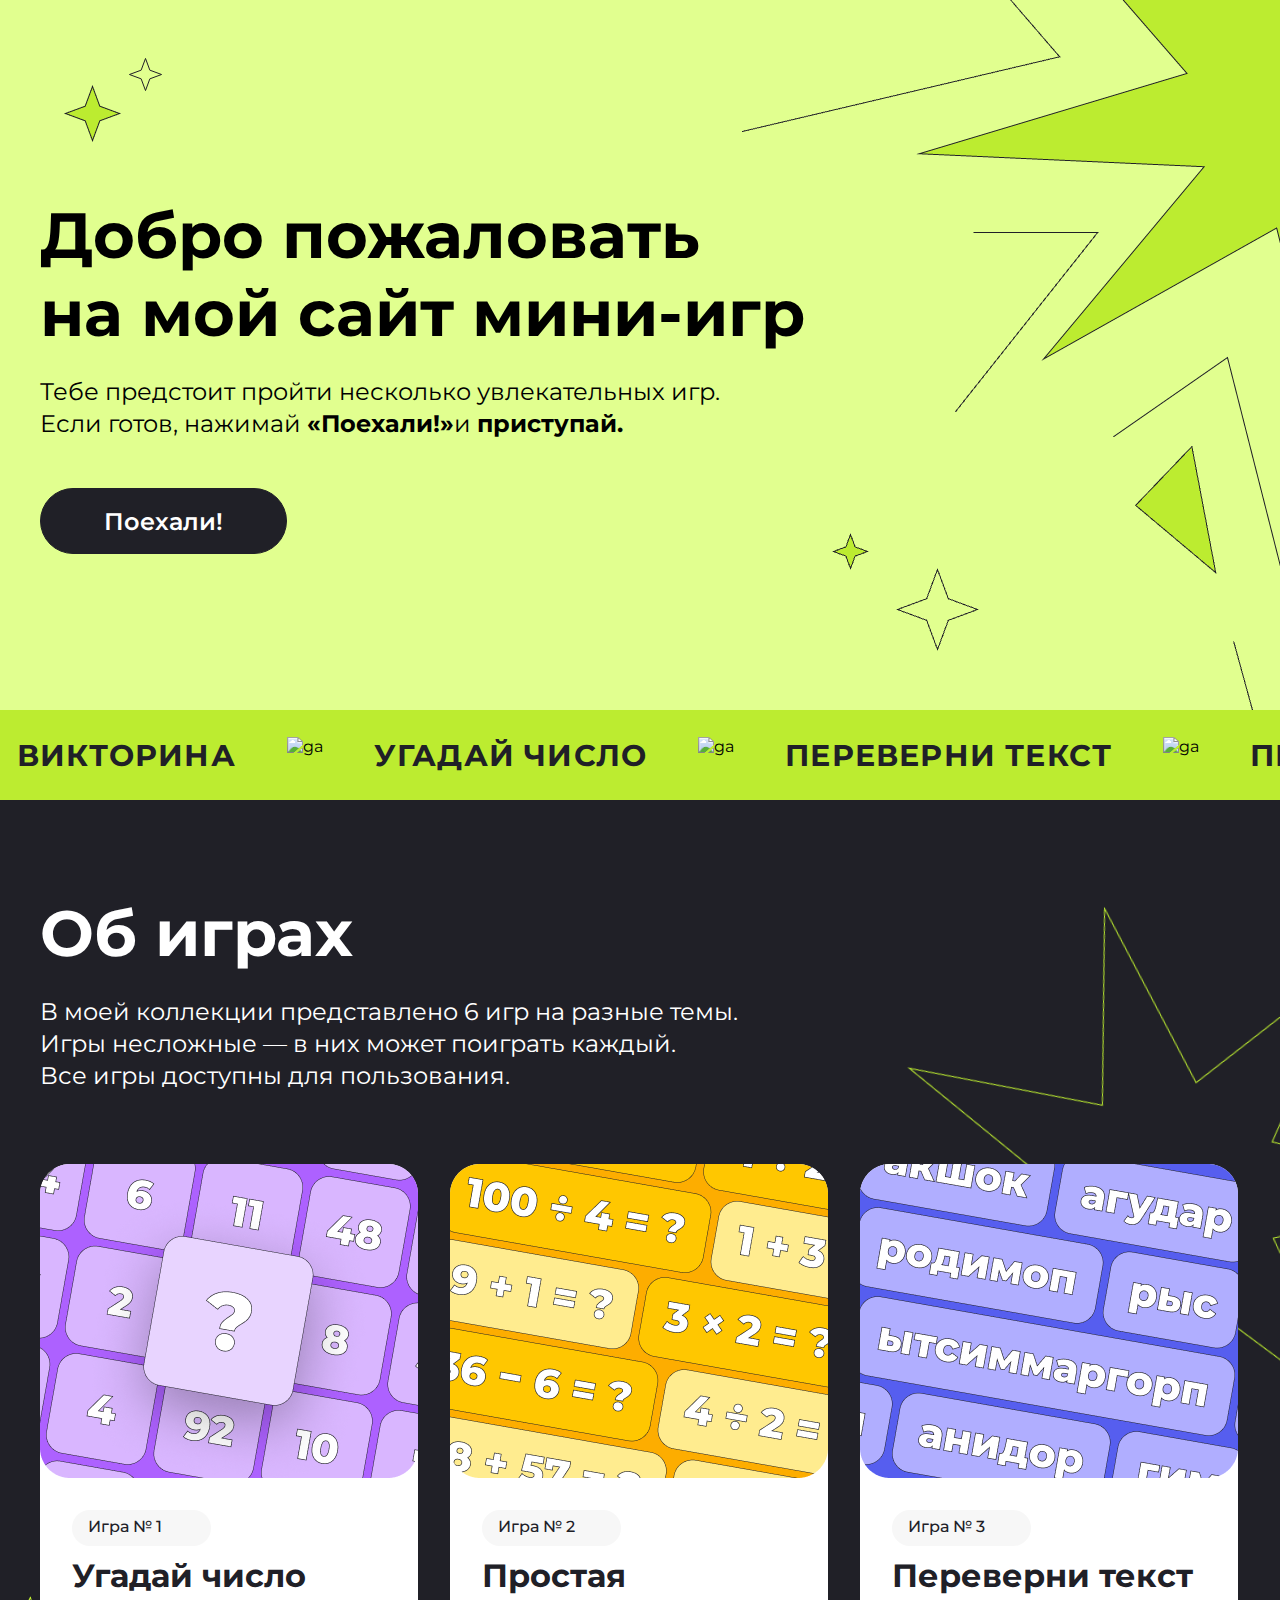
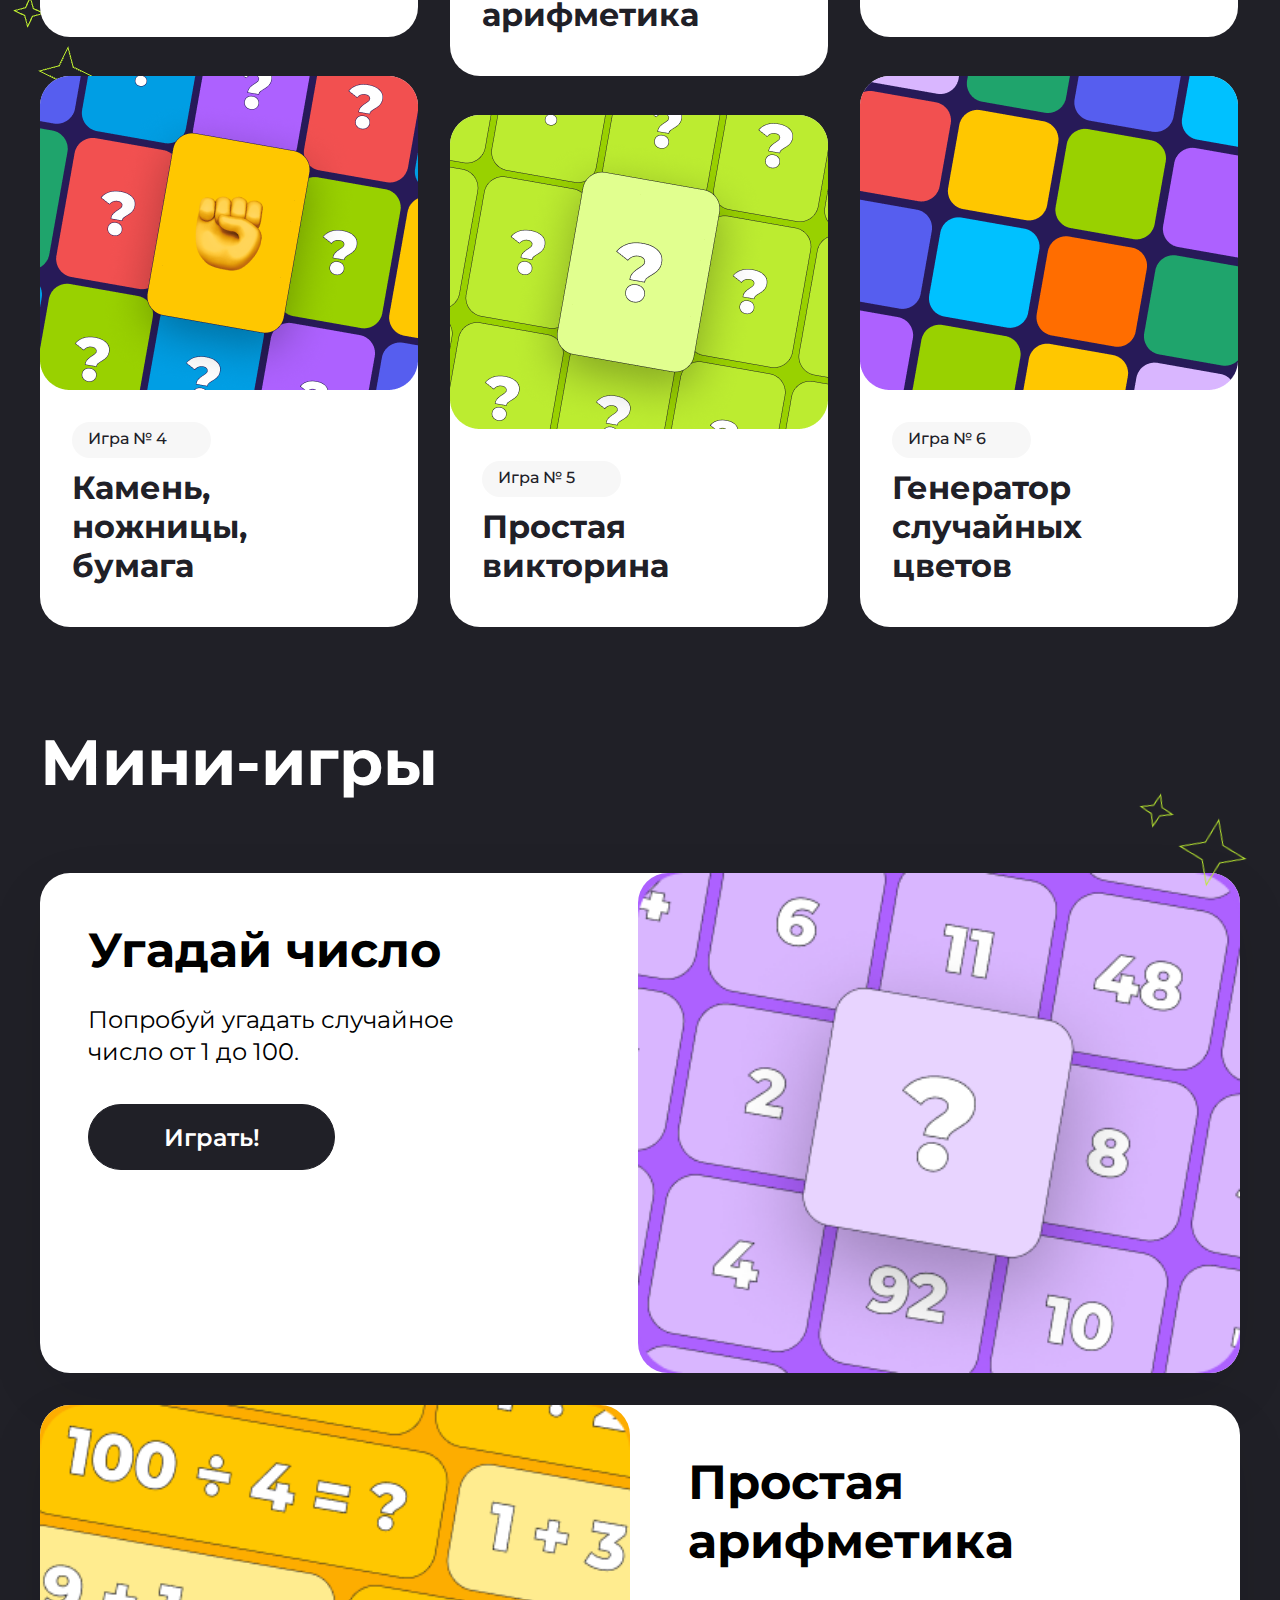
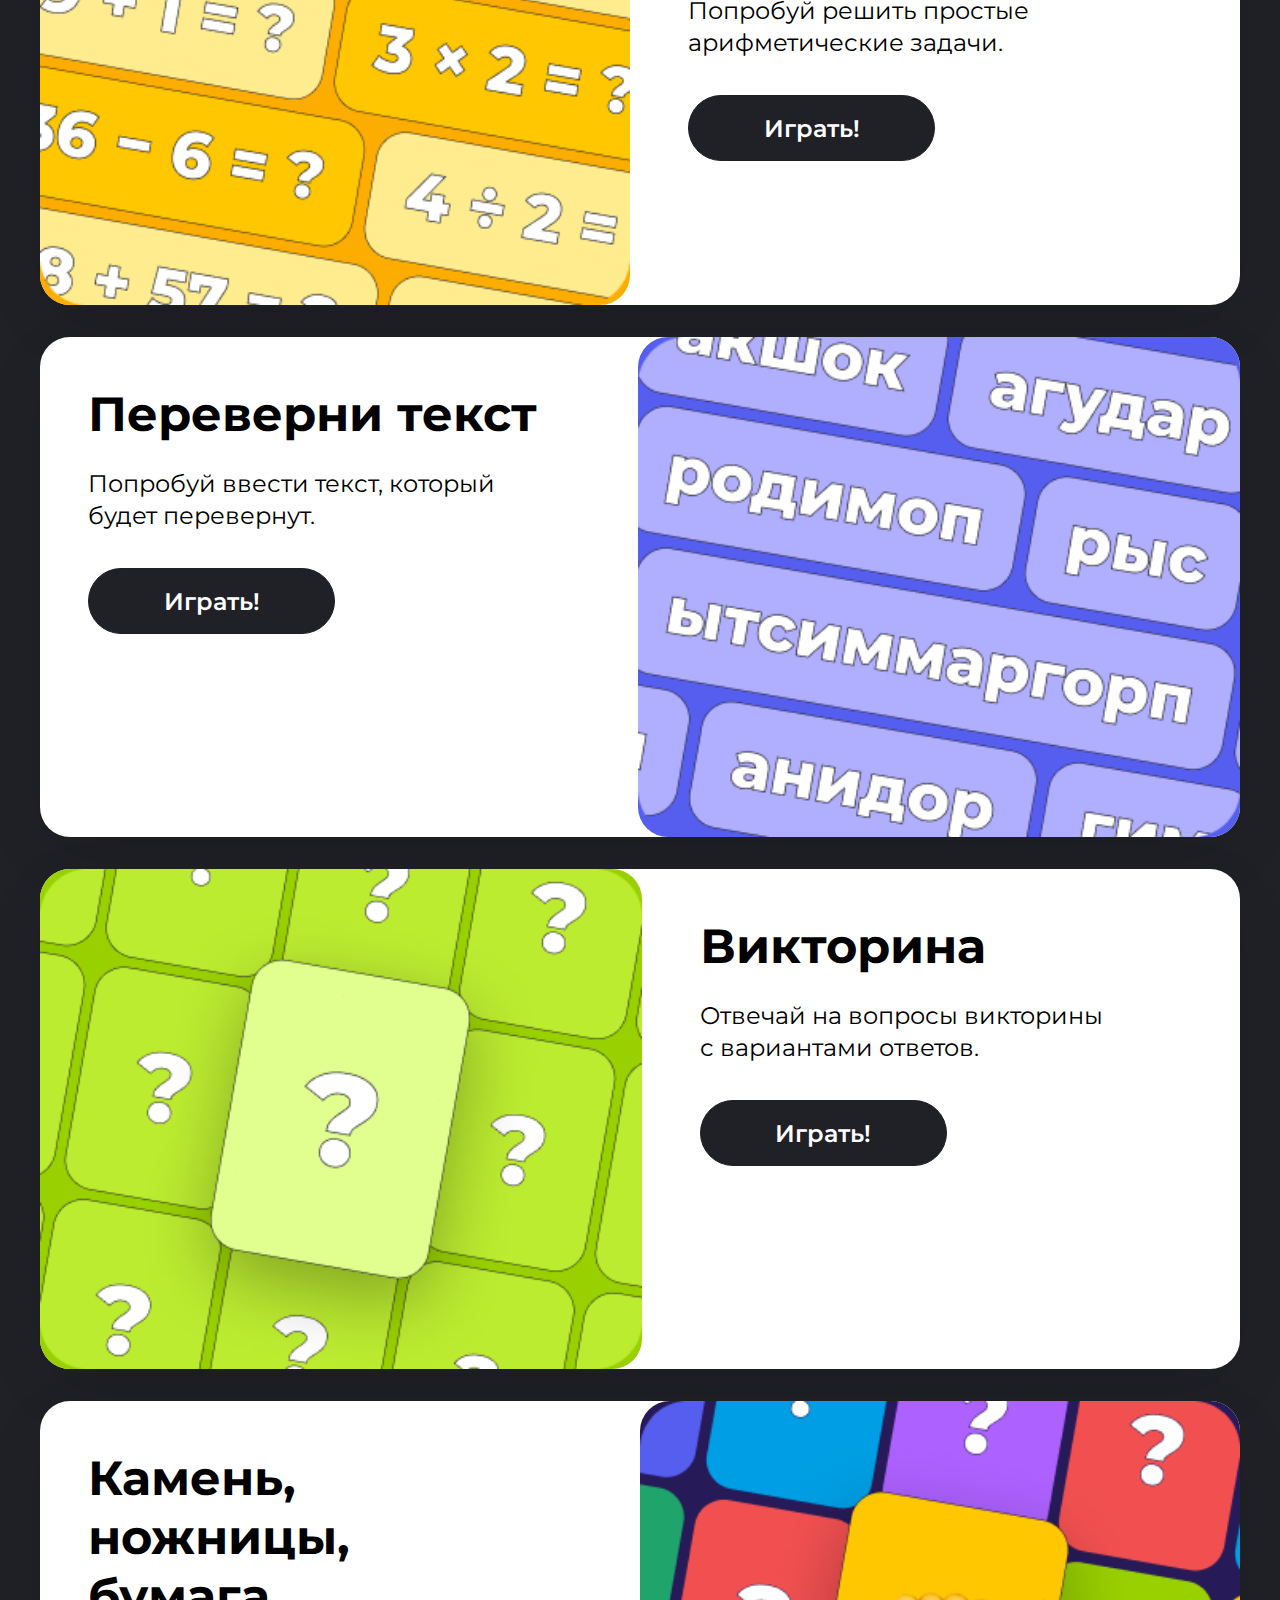
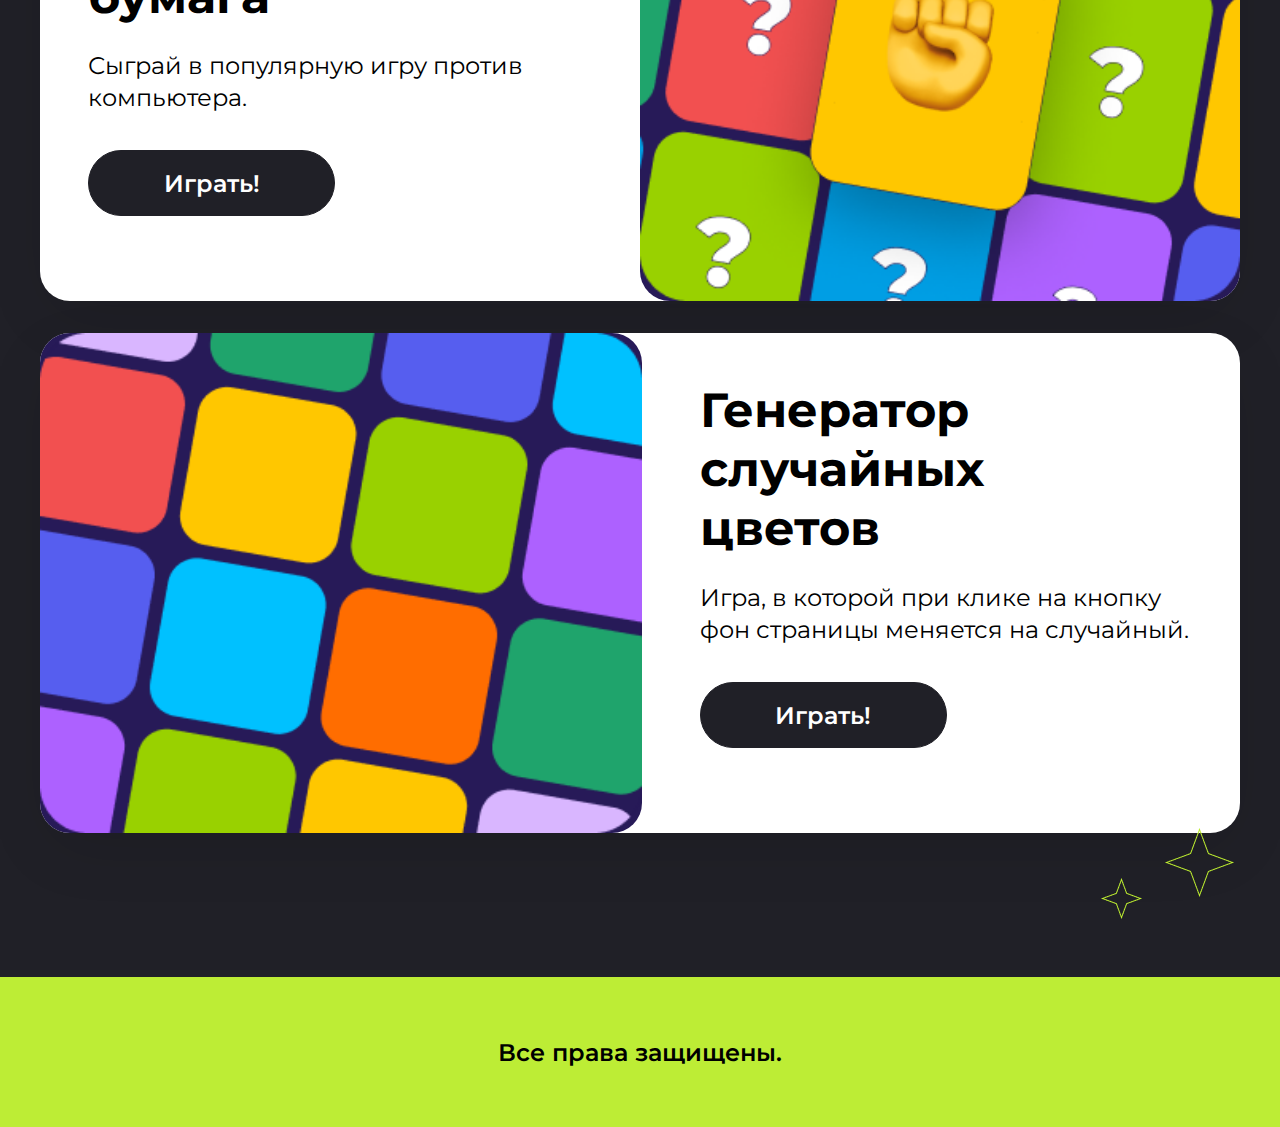
==== index.html @ c1b04a99 "разархивировала задачи" ====
<!DOCTYPE html>
<html lang="en">
<head>
  <meta charset="UTF-8">
  <meta http-equiv="X-UA-Compatible" content="IE=edge">
  <meta name="viewport" content="width=device-width, initial-scale=1.0">
  <link href="https://fonts.googleapis.com/css2?family=Montserrat:ital,wght@0,100..900;1,100..900&display=swap" rel="stylesheet">
  <link rel="stylesheet" href="style.css">
    <title>Сайт мини-игр</title>
</head>
<body>
    <header class="header center">
        <img class="star" src="img/Group1597880565.png" alt="star">
        <img class="star1" src="img/Star2.png" alt="star1">
        <img class="star2" src="img/Star3.svg" alt="star2">
        <img class="star3" src="img/Star4.png" alt="star3">
        <img class="star4" src="img/Star5.png" alt="star4">
    <div class="header-content">
        <h1 class="header__text">Добро пожаловать<br> на мой сайт мини-игр</h1>
        <h2 class="header__description">Тебе предстоит пройти несколько увлекательных игр.<br> Если готов, нажимай <strong>«Поехали!»</strong>и <strong>приступай.</strong></h2>
        <button class="header__button" onclick="location.href='#block-content'">Поехали!</button>
    </header>
    <div class="header-line">
        <p class="header-line__game">Викторина</p>
        <img class="header-line__img" src="img/StarBlack.png" alt="games">
        <p class="header-line__game">угадай число</p>
        <img class="header-line__img" src="img/StarBlack.png" alt="games">
        <p class="header-line__game">Переверни текст</p>
        <img class="header-line__img" src="img/StarBlack.png" alt="games">
        <p class="header-line__game">Простая арифметика</p>
        <img class="header-line__img" src="img/Starblack.png" alt="games">
        <p class="header-line__game">камень, ножницы, бумага</p>
        <img class="header-line__img" src="img/Starblack.png" alt="games">
        <p class="header-line__game">генератор случайных цветов</p>
        <img class="header-line__img" src="img/Starblack.png" alt="games">
    </div>
<main class="content center" id="block-content">
        <img class="star5" src="img/StarLit.png" alt="star5">
        <img class="star6" src="img/StarMedi.png" alt="star6">
        <img class="star-big" src="img/StarBig.png" alt="starbig">
        <h1 class="content__text">Об играх</h1>
        <h2 class="content__description">В моей коллекции представлено 6 игр на разные темы.<br> Игры несложные — в них может поиграть каждый.<br> Все игры доступны для пользования.</h2>
    <div class="content-box">
       <section class="content-section">
        <a class="item item1" href="#game1">
                    <img class="game" src="img/cart.png" alt="game">
                    <article class="item-info">
                        <h3 class="item__text">Игра № 1</h3>
                        <p class="item__description">Угадай число</p>
                    </article>
            </a>
                <a class="item item2" href="#game2">
                    <img class="game" src="img/cart1.png" alt="game">
                    <article class="item-info">
                        <h3 class="item__text">Игра № 2</h3>
                        <p class="item__description">Простая арифметика</p>
                    </article>
                </a>
                <a class="item item3" href="#game3">
                    <img class="game" src="img/cart2.png" alt="game">
                    <article class="item-info">
                        <h3 class="item__text">Игра № 3</h3>
                        <p class="item__description">Переверни текст</p>
                    </article>
                </a>
       </section>
        <section class="content-section__bottom">
        <a class="item item4" href="#game5">
            <img class="game" src="img/cart3.png" alt="game">
            <article class="item-info">
                <p class="item__text">Игра № 4</p>
                <p class="item__description">Камень, ножницы,<br> бумага</p>
            </article>
        </a>
        <a class="item item5" href="#game4">
            <img class="game" src="img/cart4.png" alt="game">
            <article class="item-info">
                <h3 class="item__text">Игра № 5</h3>
                <p class="item__description">Простая викторина</p>
            </article>
        </a>
        <a class="item item6" href="#game6">
            <img class="game" src="img/cart5.png" alt="game">
            <article class="item-info"> 
                <h3 class="item__text">Игра № 6</h3>
                <p class="item__description">Генератор случайных цветов</p>
            </article>
        </a>
    </section>
    </div>
    <div class="mini-games">
        <img class="star7" src="img/Starr7.png" alt="star7">
        <img class="star8" src="img/Starr8.png" alt="star8">
        <img class="star9" src="img/Starr9.png" alt="star9">
        <img class="star10" src="img/Starr10.png" alt="star10">
        <h2 class="mini-games__text">Мини-игры</h2>
        <div class="mini-games__box">
            <article class="mini-games__choise game1" id="game1">
                <div class="mini-games__top">
                    <h3 class="mini-games__name">Угадай число</h3>
                    <p class="mini-games__description">Попробуй угадать случайное<br> число от 1 до 100.</p>
                    <button class="mini-games__button"  onclick="guessNumber()">Играть!</button>
                </div>
                <div class="mini-games__bottom bgr1">
                    <img class="mini-games__img" src="img/cart.png" alt="игра1">
                </div>
            </article>
            <article class="mini-games__choise game2" id="game2">
                <div class="mini-games__bottom bgr2">
                    <img class="mini-games__img" src="img/cart1.png" alt="игра2">
                </div>
                <div class="mini-games__top">
                    <h3 class="mini-games__name">Простая арифметика</h3>
                    <p class="mini-games__description">Попробуй решить простые<br> арифметические задачи.</p>
                    <button class="mini-games__button" onclick="generateTasks()">Играть!</button>
                </div>
            </article>
            <article class="mini-games__choise game3" id="game3">
                <div class="mini-games__top">
                    <h3 class="mini-games__name">Переверни текст</h3>
                    <p class="mini-games__description">Попробуй ввести текст, который<br> будет перевернут.</p>
                    <button class="mini-games__button" onclick="reversText()">Играть!</button>
                </div>
                <div class="mini-games__bottom bgr3">
                    <img class="mini-games__img" src="img/cart2.png" alt="игра3">
                </div>
            </article>
            <article class="mini-games__choise game4" id="game4">
                <div class="mini-games__bottom bgr4">
                    <img class="mini-games__img" src="img/cart4.png" alt="игра4">
                </div>
                <div class="mini-games__top">
                    <h3 class="mini-games__name">Викторина</h3>
                    <p class="mini-games__description">Отвечай на вопросы викторины<br> с вариантами ответов.</p>
                    <button class="mini-games__button">Играть!</button>
                </div>
            </article>
            <article class="mini-games__choise game5" id="game5">
                <div class="mini-games__top">
                    <h3 class="mini-games__name">Камень, <br>ножницы, <br>бумага</h3>
                    <p class="mini-games__description">Сыграй в популярную игру против компьютера.</p>
                    <button class="mini-games__button">Играть!</button>
                </div>
                <div class="mini-games__bottom bgr5">
                    <img class="mini-games__img" src="img/cart3.png" alt="игра5">
                </div>
            </article>
            <article class="mini-games__choise game6" id="game6">
                <div class="mini-games__bottom bgr6">
                    <img class="mini-games__img" src="img/cart5.png" alt="игра6">
                </div>
                <div class="mini-games__top">
                    <h3 class="mini-games__name">Генератор <br>случайных <br>цветов</h3>
                    <p class="mini-games__description">Игра, в которой при клике на кнопку<br> фон страницы меняется на случайный.</p>
                    <button class="mini-games__button">Играть!</button>
                </div>
            </article>
        </div>
    </div>
</main>
<footer class="footer">
    <p class="footer-text">Все права защищены.</p>
</footer>
<script src="hw7tasks.js"></script>
<script src="hw7.js"></script>
</body>
</html>
---- style.css ----
* {
  margin: 0;
  padding: 0;
}

html {
  scroll-behavior: smooth;
}

body {
  font-family: "Montserrat", system-ui;
  font-weight: 400;
  text-decoration: none;
}

.center {
  padding-left: calc(50% - 600px);
  padding-right: calc(50% - 600px);
}

.header {
  overflow: hidden;
  position: relative;
  padding-bottom: 156px;
  background-color: #E1FF8F;
  padding-top: 196px;
}
.header__text {
  max-width: 768px;
  max-width: 768px;
  font-size: 64px;
  font-weight: 700;
  line-height: 78.02px;
  text-align: left;
  margin-bottom: 24px;
}
.header__description {
  max-width: 768px;
  max-width: 768px;
  font-size: 24px;
  font-weight: 400;
  line-height: 32px;
  text-align: left;
  margin-bottom: 48px;
}
.header__button {
  color: rgb(255, 255, 255);
  font-family: Montserrat;
  font-size: 24px;
  font-weight: 600;
  line-height: 141.69%;
  letter-spacing: 0%;
  text-align: center;
}
.header-line {
  white-space: nowrap;
  overflow: hidden;
  padding-left: 17px;
  white-space: nowrap;
  overflow: hidden;
  padding-left: 17px;
  height: 90px;
  background-color: rgb(188, 236, 48);
  display: flex;
  gap: 51px;
  align-items: center;
}
.header-line__game {
  color: rgb(32, 32, 39);
  font-size: 30px;
  font-weight: 700;
  line-height: 33px;
  letter-spacing: 0.04em;
  text-align: left;
  text-transform: uppercase;
}
.header-line__img {
  width: 36px;
  height: 36px;
}
.header__button:hover {
  background-color: #fff;
  color: black;
  cursor: pointer;
  transition: 0.5s;
}

.star {
  position: absolute;
  top: -50%;
  left: 58%;
}
.star1 {
  position: absolute;
  top: 12%;
  left: 5%;
}
.star2 {
  position: absolute;
  top: 8%;
  left: 10%;
}
.star3 {
  position: absolute;
  top: 80%;
  left: 70%;
}
.star4 {
  position: absolute;
  top: 75%;
  left: 65%;
}
.star5 {
  position: absolute;
  top: 16%;
  left: 1%;
}
.star6 {
  position: absolute;
  top: 17%;
  left: 3%;
}
.star-big {
  position: absolute;
  top: 2%;
  left: 70%;
  transform: rotate(-6.77deg);
}
.star7 {
  position: absolute;
  left: 89%;
  top: 32%;
  transform: rotate(7.08deg);
}
.star8 {
  position: absolute;
  left: 92%;
  top: 32.5%;
  transform: rotate(5.45deg);
}
.star9 {
  position: absolute;
  left: 91%;
  top: 97%;
}
.star10 {
  position: absolute;
  left: 86%;
  top: 98%;
}

button {
  font-family: Montserrat;
  width: 247px;
  height: 66px;
  padding: 16px 28px 16px 28px;
  box-sizing: border-box;
  border: 1px solid rgb(32, 32, 39);
  border-radius: 60px;
  background: rgb(32, 32, 39);
}

.content {
  position: relative;
  overflow: hidden;
  padding-bottom: 144px;
  background-color: rgb(32, 32, 39);
}
.content__text {
  padding-top: 94px;
  padding-bottom: 24px;
  color: rgb(255, 255, 255);
  font-size: 64px;
  font-weight: 700;
  line-height: 78px;
  letter-spacing: 0px;
  text-align: left;
}
.content__description {
  max-width: 788px;
  padding-bottom: 72px;
  color: rgb(255, 255, 255);
  font-size: 24px;
  font-weight: 400;
  line-height: 32px;
  letter-spacing: 0px;
  text-align: left;
}
.content-box {
  display: flex;
  flex-wrap: wrap;
  align-items: center;
  padding-bottom: 50px;
}
.content-section {
  display: flex;
  flex-wrap: wrap;
  gap: 32px;
  align-items: flex-start;
}
.content-section__bottom {
  display: flex;
  flex-wrap: wrap;
  gap: 32px;
  align-items: flex-end;
}
.content__mini-games {
  padding-top: 48px;
}
.content__game-name {
  font-size: 48px;
  font-weight: 700;
  line-height: 58.51px;
  text-align: left;
  color: rgb(32, 32, 39);
}

.item {
  z-index: 1;
  text-decoration: none;
  width: 378px;
  display: flex;
  flex-direction: column;
  justify-content: flex-start;
  align-items: flex-start;
  background-color: white;
  border-radius: 30px;
}
.item-info {
  padding: 32px 32px 36px 32px;
  display: flex;
  gap: 10px;
  flex-direction: column;
}
.item__text {
  color: rgb(32, 32, 39);
  font-size: 16px;
  font-weight: 500;
  line-height: 110%;
  letter-spacing: 0px;
  text-align: left;
  border-radius: 52.58px;
  width: 107px;
  background: rgb(247, 247, 247);
  padding: 8px 16px 10px 16px;
}
.item__description {
  color: rgb(32, 32, 39);
  font-size: 32px;
  font-weight: 700;
  line-height: 39px;
  letter-spacing: 0px;
  text-align: left;
}
.item:hover {
  transform: scale(1.1);
  transition: 1.2s;
}
.item1, .item3 {
  height: 473px;
}
.item2, .item5 {
  height: 512px;
}
.item4, .item6 {
  height: 551px;
}

.mini-games {
  padding-top: 46px;
  display: flex;
  flex-direction: column;
  background: rgb(32, 32, 39);
}
.mini-games__img {
  width: 100%;
  height: 100%;
}
.mini-games__button {
  color: rgb(255, 255, 255);
  font-family: Montserrat;
  font-size: 24px;
  font-weight: 600;
  line-height: 141.69%;
  text-align: center;
}
.mini-games__button:hover {
  background-color: #fff;
  color: black;
  cursor: pointer;
  transition: 0.5s;
}
.mini-games__text {
  font-size: 64px;
  font-weight: 700;
  line-height: 78.02px;
  text-align: left;
  color: rgb(255, 255, 255);
  padding-bottom: 72px;
}
.mini-games__top {
  max-width: 504px;
  padding: 48px;
}
.mini-games__bottom {
  height: 100%;
  border-radius: 30px;
}
.mini-games__box {
  display: flex;
  gap: 32px;
  flex-direction: column;
}
.mini-games__choise {
  height: 500px;
  display: flex;
  flex-direction: row;
  justify-content: space-between;
  align-items: flex-start;
  padding: 0px;
  border-radius: 30px;
  box-shadow: 0px 20px 67px -12px rgba(0, 0, 0, 0.13);
  background: rgb(255, 255, 255);
}
.mini-games__choise:hover {
  transform: scale(1.1);
  cursor: pointer;
  transition: 1.2s;
}
.mini-games__name {
  font-size: 48px;
  font-weight: 700;
  line-height: 59px;
  letter-spacing: 0px;
  text-align: left;
}
.mini-games__description {
  font-size: 24px;
  font-weight: 400;
  line-height: 32px;
  letter-spacing: 0px;
  text-align: left;
  margin-top: 24px;
  margin-bottom: 36px;
}

.bgr1 {
  background: rgb(173, 97, 255);
}
.bgr2 {
  background: rgb(253, 173, 0);
}
.bgr3 {
  background: rgb(86, 94, 239);
}
.bgr4 {
  background: rgb(153, 209, 0);
}
.bgr5, .bgr6 {
  background: rgb(39, 26, 88);
}

.game {
  height: 314px;
  width: 378px;
}
.game2, .game4, .game6 {
  justify-content: flex-start;
  align-items: flex-start;
  gap: 10px;
}

.footer {
  height: 150px;
  background-color: rgb(189, 237, 53);
}
.footer-text {
  padding-top: 61px;
  color: rgb(0, 0, 0);
  font-size: 24px;
  font-weight: 600;
  line-height: 29px;
  display: flex;
  justify-content: center;
}

@media (max-width: 767px) {
  .center {
    padding-left: 16px;
    padding-right: 16px;
  }
  .content-top {
    display: none;
  }
  .header {
    background-image: url(img/starMobile.png);
    background-repeat: no-repeat;
    background-position: 290px 0px;
    padding-top: 149px;
  }
  .header-content {
    text-align: center;
  }
  .header__text {
    font-size: 40px;
    line-height: 48.76px;
    text-align: center;
  }
  .header__description {
    font-size: 16px;
    line-height: 19.5px;
    text-align: center;
    margin-bottom: 36px;
  }
  .header-line {
    gap: 27px;
    height: 51px;
  }
  .header-line__game {
    font-size: 16px;
    line-height: 17.6px;
  }
  .header-line__img {
    width: 19.34px;
    height: 19.34px;
  }
  .header__button {
    width: 285px;
    font-size: 16px;
    line-height: 22.67px;
  }
  .mini-games {
    padding-top: 46px;
  }
  .mini-games__box {
    display: flex;
    gap: 32px;
  }
  .mini-games__text {
    font-size: 40px;
    font-weight: 700;
    line-height: 48.76px;
    text-align: left;
    padding-bottom: 48px;
  }
  .mini-games__top {
    padding: 29px 29px 32px 29px;
  }
  .mini-games__button {
    width: 285px;
    font-size: 16px;
  }
  .mini-games__choise {
    height: auto;
    width: 100%;
    gap: 0;
  }
  .mini-games__name {
    width: 285px;
    font-size: 32px;
    line-height: 39.01px;
    text-align: left;
  }
  .mini-games__description {
    width: 285px;
    font-size: 16px;
    font-weight: 400;
    line-height: 19.5px;
    margin-top: 16px;
    margin-bottom: 32px;
  }
  .mini-games__bottom {
    width: 100%;
  }
  .mini-games__choise:hover {
    transform: scale(1);
  }
  .game1,
  .game3,
  .game5 {
    display: flex;
    flex-direction: column-reverse;
  }
  .game2,
  .game4,
  .game6 {
    display: flex;
    flex-direction: column;
  }
  .item, .game {
    width: 100%;
  }
  .content {
    padding-bottom: 50px;
  }
  .content__text {
    padding-top: 48px;
    font-size: 40px;
    padding-bottom: 16px;
  }
  .content__description {
    padding-bottom: 48px;
    padding-top: 0;
  }
  .content-box {
    padding-bottom: 0;
    gap: 32px;
  }
  .star, .star5, .star6, .star-big {
    display: none;
  }
  .star1 {
    position: absolute;
    top: 13%;
    left: 12%;
    height: 35px;
  }
  .star2 {
    position: absolute;
    top: 7%;
    left: 25%;
    height: 21px;
  }
  .star3 {
    position: absolute;
    top: 90%;
    left: 80%;
    height: 41px;
  }
  .star4 {
    top: 627px;
    left: 253px;
    position: absolute;
    height: 18px;
    top: 85%;
    left: 72%;
  }
  .star7,
  .star8,
  .star9,
  .star10 {
    display: none;
  }
  .header__button:hover {
    background-color: rgb(32, 32, 39);
    color: #fff;
    cursor: pointer;
  }
  .item:hover {
    transform: scale(1);
  }
  .footer {
    height: 100px;
  }
  .footer-text {
    font-size: 16px;
    line-height: 19.5px;
    padding-top: 40px;
  }
}
@media (min-width: 320px) and (max-width: 424px) {
  .center {
    padding-left: 16px;
    padding-right: 16px;
  }
  .header {
    background-position: 110% 0%;
  }
  .content-section, .content-section__bottom {
    width: 343px;
  }
  .game {
    width: 100%;
  }
  .mini-games__box {
    gap: 24px;
  }
  .mini-games__text {
    font-size: 40px;
    font-weight: 700;
    line-height: 48.76px;
    text-align: left;
    padding-bottom: 48px;
  }
  .mini-games__top {
    padding-left: 29px;
  }
  .mini-games__button {
    font-size: 16px;
  }
  .game1,
  .game3,
  .game5 {
    display: flex;
    flex-direction: column-reverse;
  }
  .game2,
  .game4,
  .game6 {
    display: flex;
    flex-direction: column;
  }
  .content__game-name {
    font-size: 32px;
    font-weight: 700;
    line-height: 39.01px;
    text-align: left;
  }
  .content__game-name__description {
    width: 284px;
    font-size: 16px;
    font-weight: 400;
    line-height: 19.5px;
    text-align: left;
    padding-top: 16px;
  }
  .footer {
    height: 100px;
  }
  .footer-text {
    font-size: 16px;
    line-height: 19.5px;
    padding-top: 40px;
  }
}/*# sourceMappingURL=style.css.map */
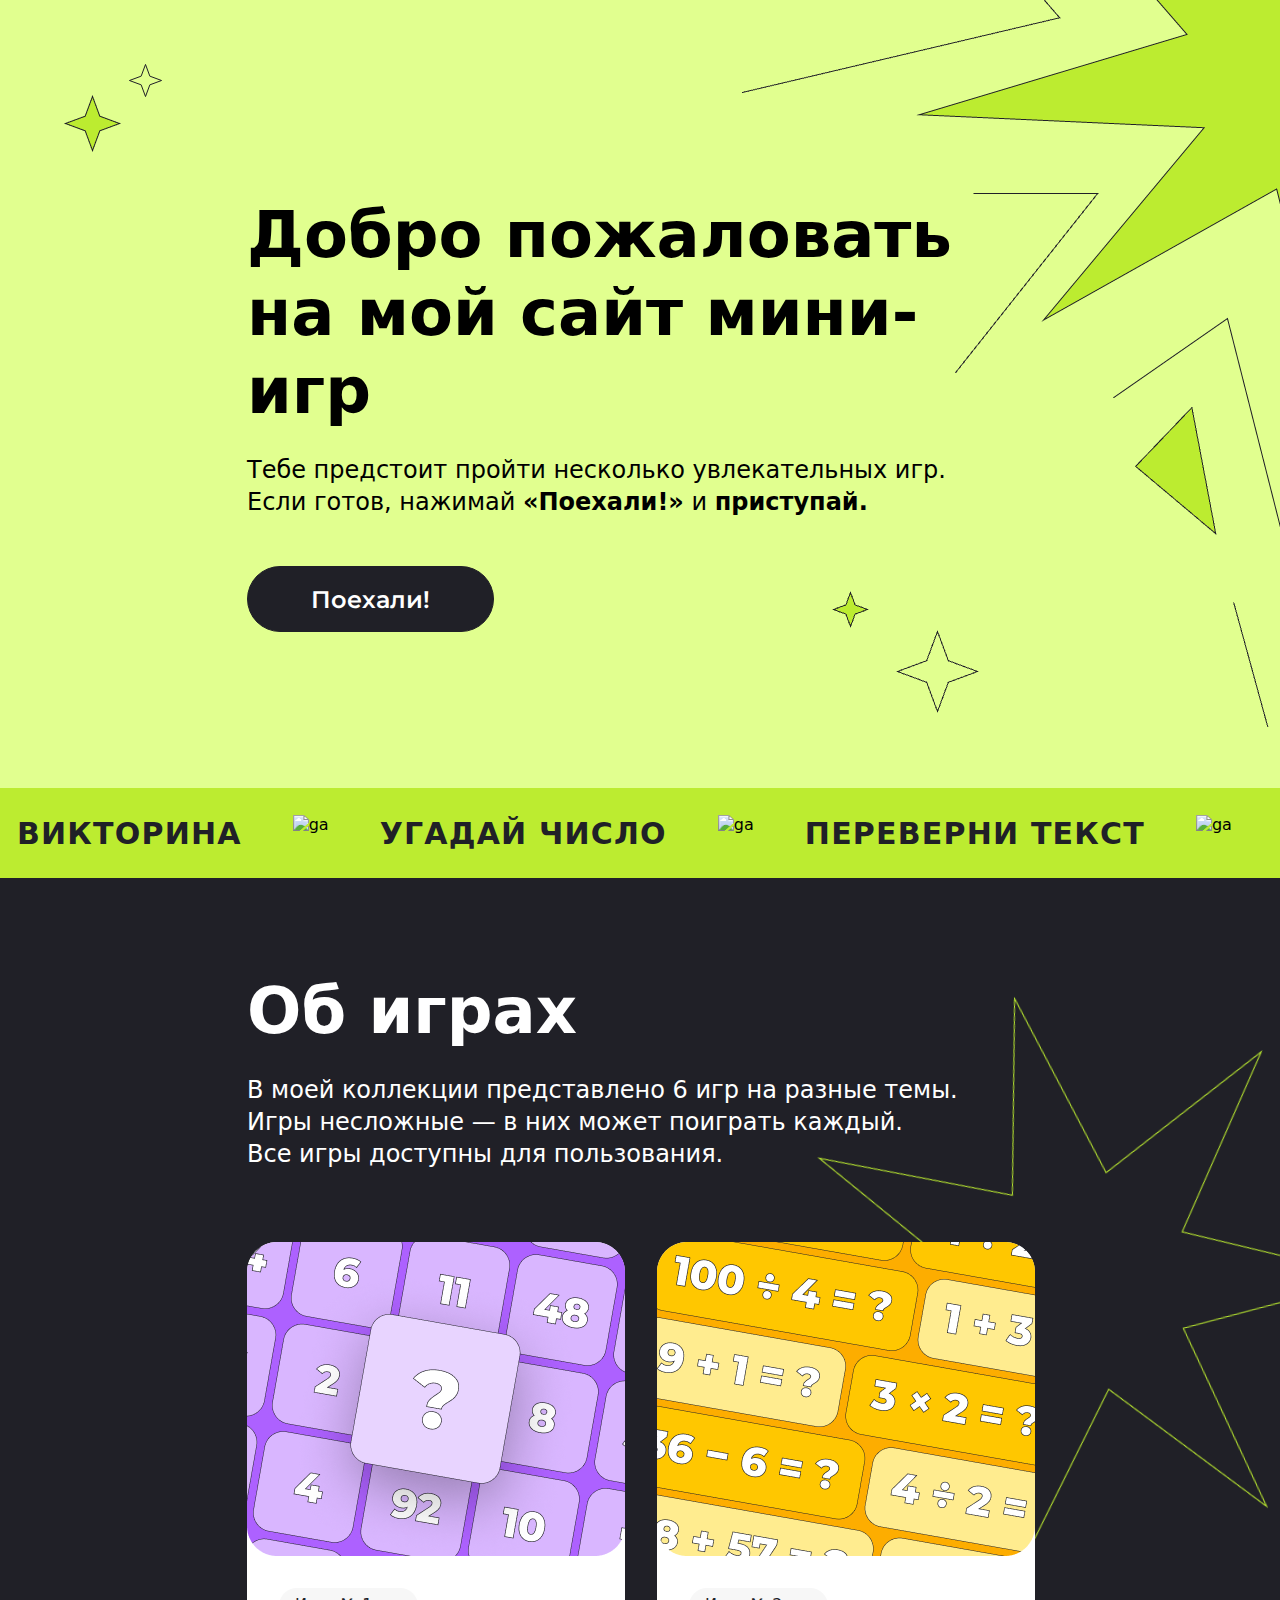
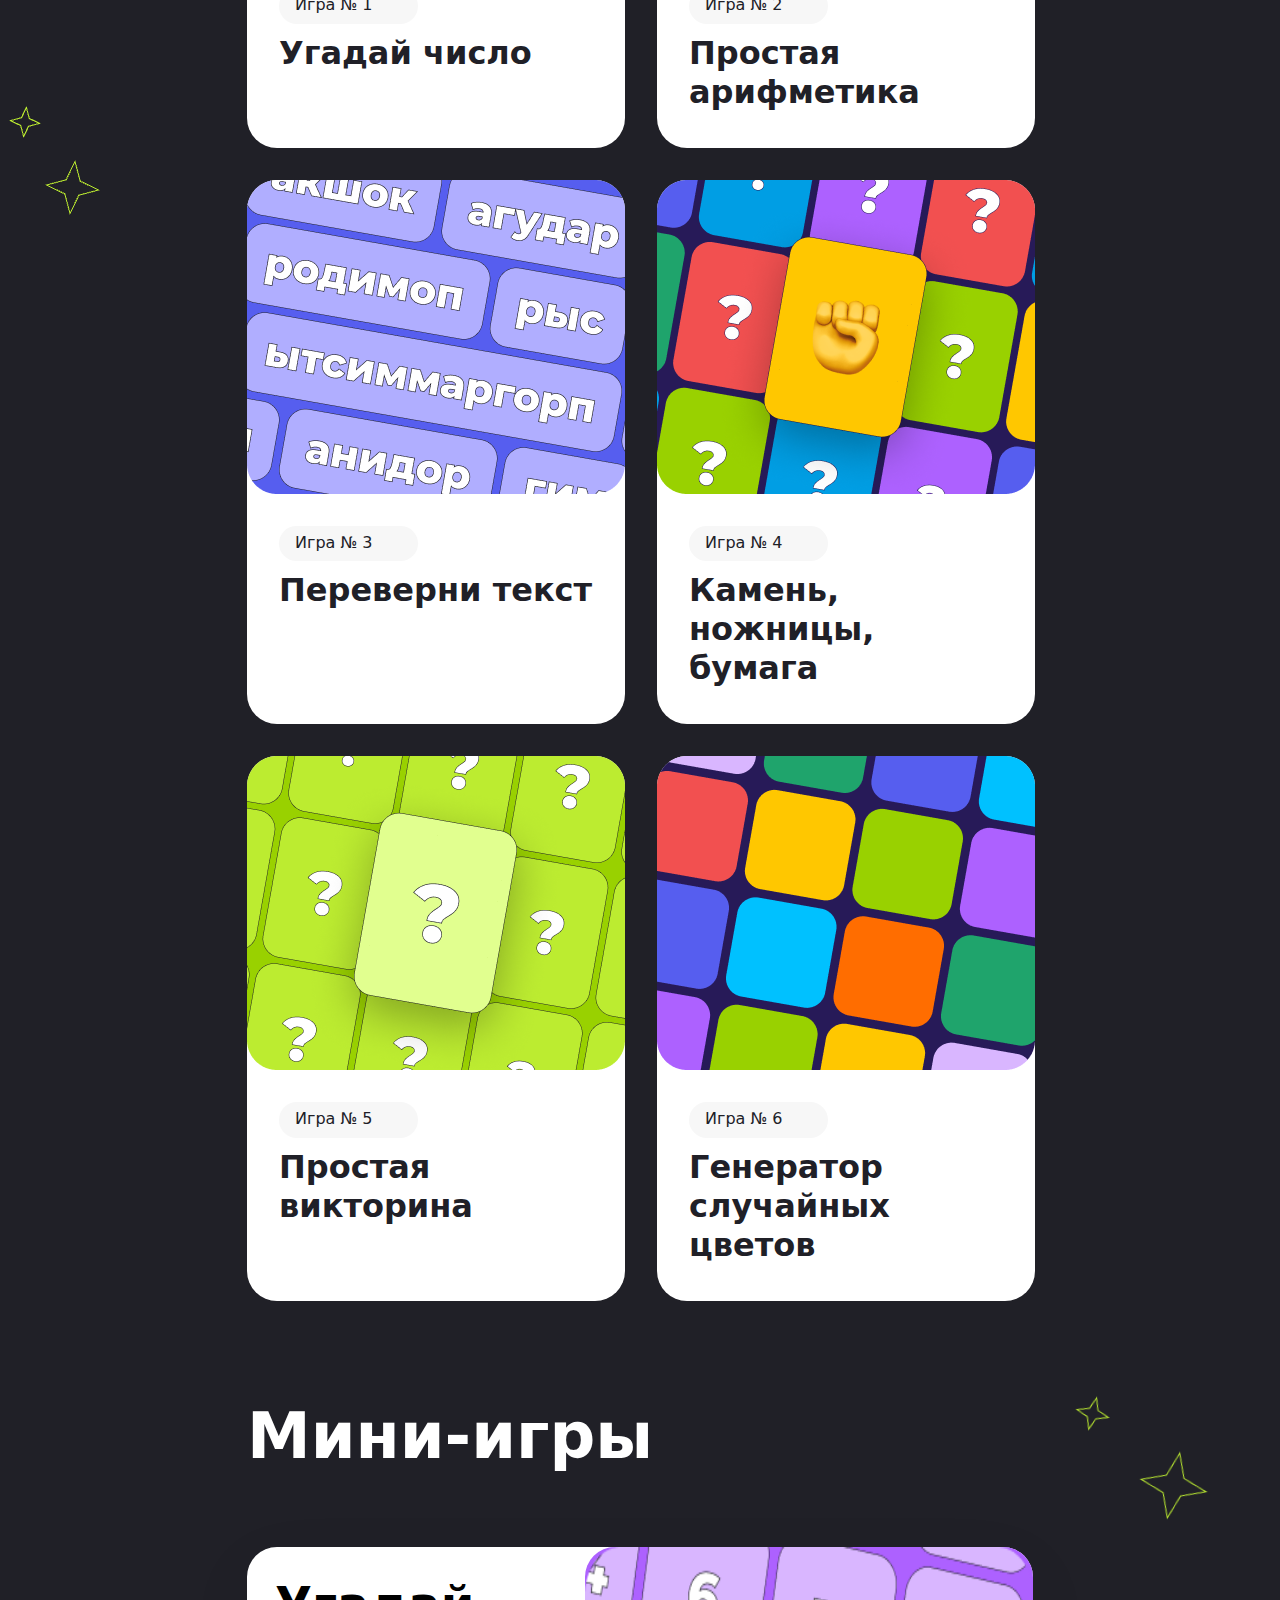
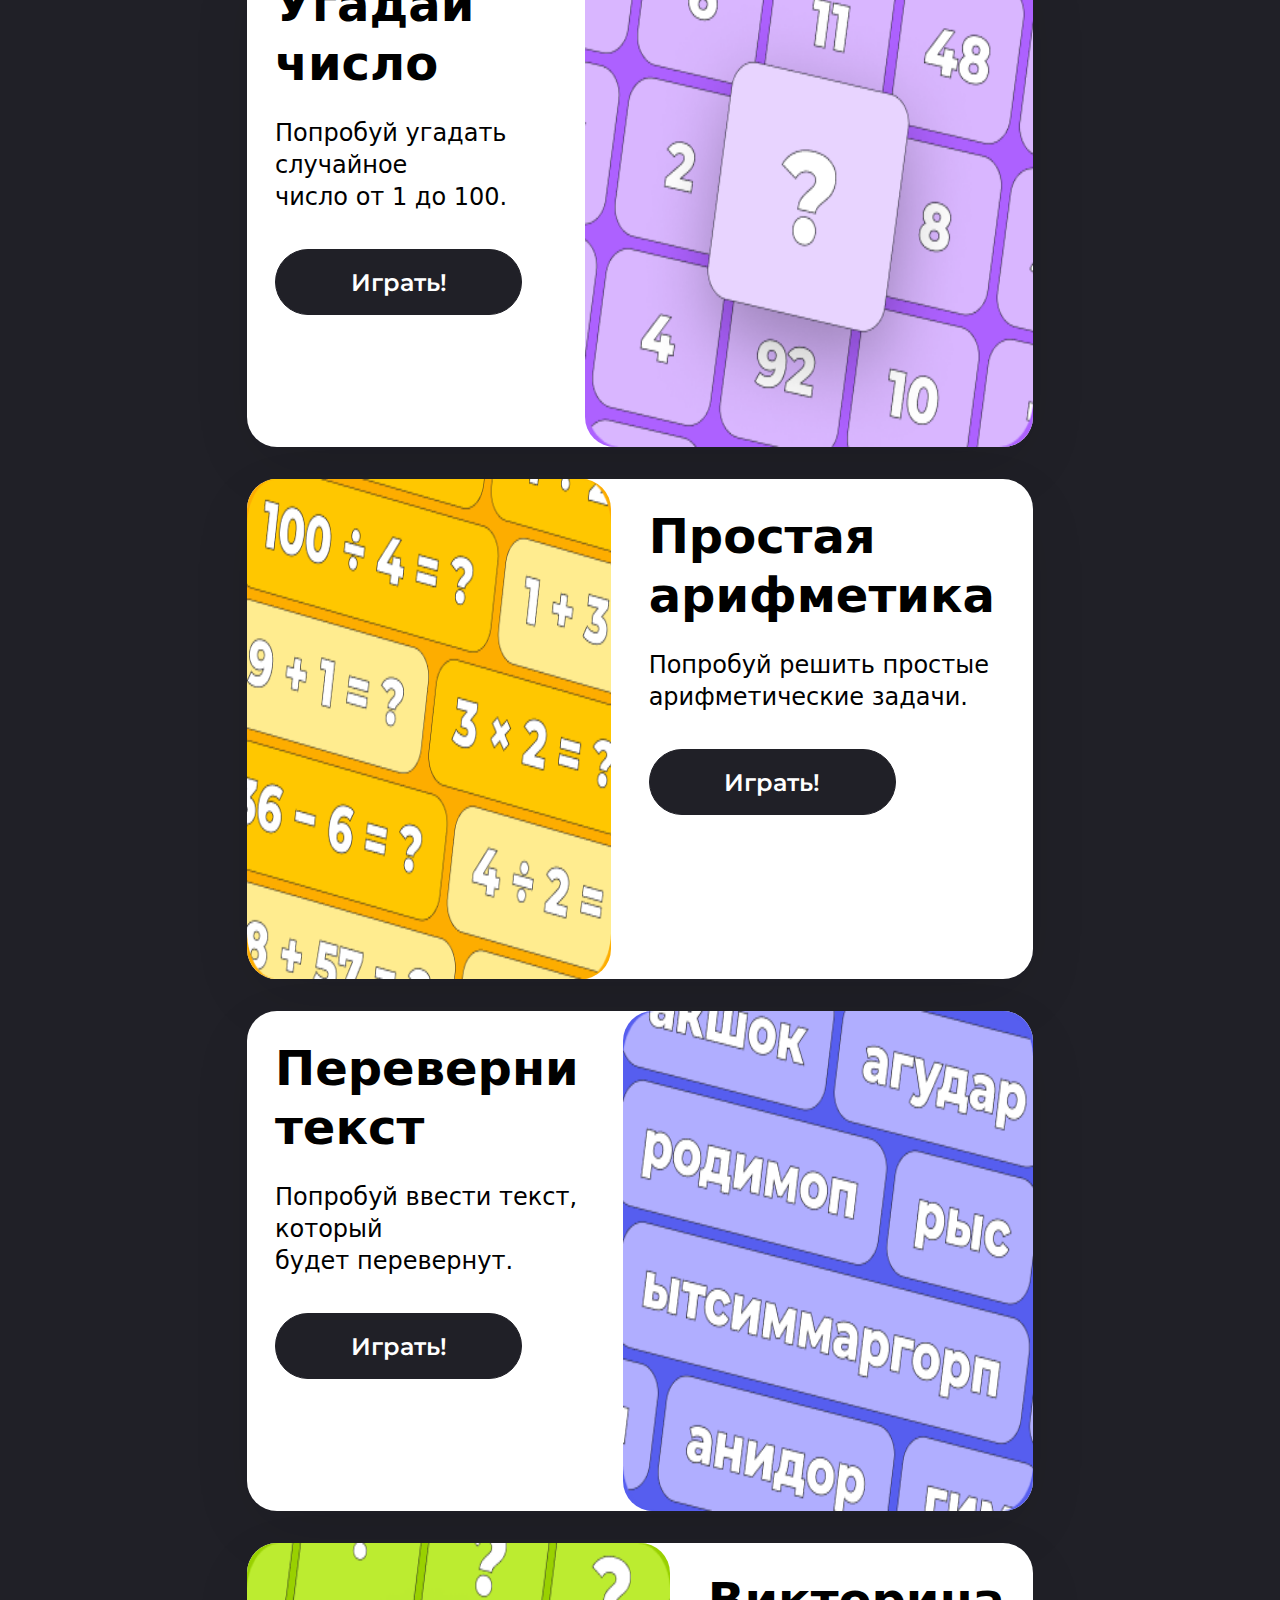
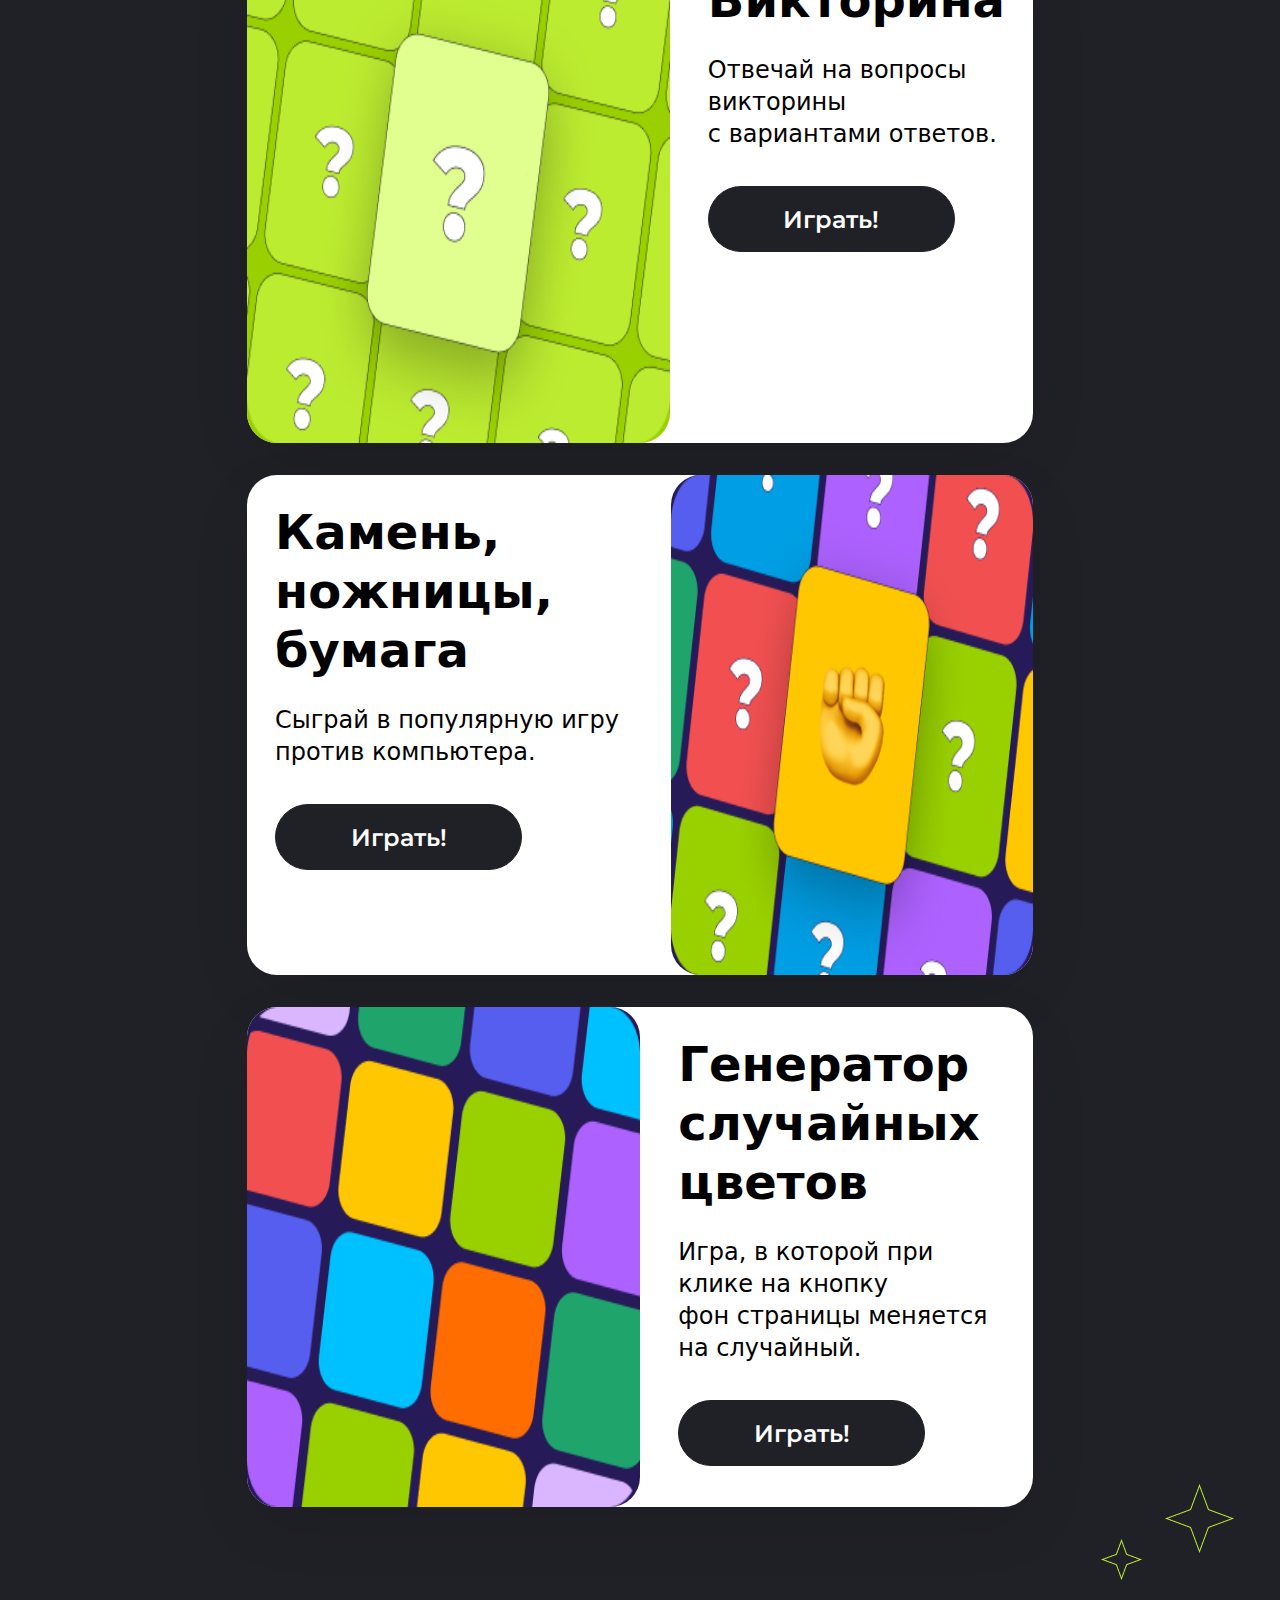
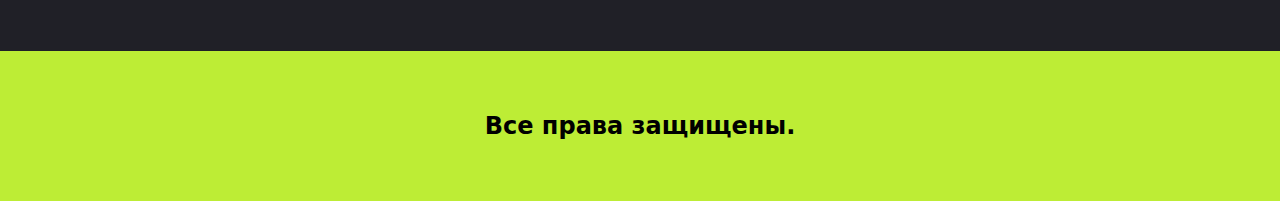
==== commit 7b38f369: "создала последнюю игру. добавила файл под планшетную версию. внесла корректировку в файлы стилистики" ====
--- a/index.html
+++ b/index.html
@@ -17,23 +17,39 @@
         <img class="star4" src="img/Star5.png" alt="star4">
     <div class="header-content">
         <h1 class="header__text">Добро пожаловать<br> на мой сайт мини-игр</h1>
-        <h2 class="header__description">Тебе предстоит пройти несколько увлекательных игр.<br> Если готов, нажимай <strong>«Поехали!»</strong>и <strong>приступай.</strong></h2>
+        <h2 class="header__description">Тебе предстоит пройти несколько увлекательных игр.<br> Если готов, нажимай <strong>«Поехали!»</strong> и <strong>приступай.</strong></h2>
         <button class="header__button" onclick="location.href='#block-content'">Поехали!</button>
+    </div>
     </header>
-    <div class="header-line">
-        <p class="header-line__game">Викторина</p>
-        <img class="header-line__img" src="img/StarBlack.png" alt="games">
-        <p class="header-line__game">угадай число</p>
-        <img class="header-line__img" src="img/StarBlack.png" alt="games">
-        <p class="header-line__game">Переверни текст</p>
-        <img class="header-line__img" src="img/StarBlack.png" alt="games">
-        <p class="header-line__game">Простая арифметика</p>
-        <img class="header-line__img" src="img/Starblack.png" alt="games">
-        <p class="header-line__game">камень, ножницы, бумага</p>
-        <img class="header-line__img" src="img/Starblack.png" alt="games">
-        <p class="header-line__game">генератор случайных цветов</p>
-        <img class="header-line__img" src="img/Starblack.png" alt="games">
+    <div class="header-line__wrap">
+        <div class="header-line">
+            <p class="header-line__game">Викторина</p>
+            <img class="header-line__img" src="img/StarBlack.png" alt="games">
+            <p class="header-line__game">угадай число</p>
+            <img class="header-line__img" src="img/StarBlack.png" alt="games">
+            <p class="header-line__game">Переверни текст</p>
+            <img class="header-line__img" src="img/StarBlack.png" alt="games">
+            <p class="header-line__game">Простая арифметика</p>
+            <img class="header-line__img" src="img/Starblack.png" alt="games">
+            <p class="header-line__game">камень, ножницы, бумага</p>
+            <img class="header-line__img" src="img/Starblack.png" alt="games">
+            <p class="header-line__game">генератор случайных цветов</p>
+            <img class="header-line__img" src="img/Starblack.png" alt="games">
+            <p class="header-line__game">Викторина</p>
+            <img class="header-line__img" src="img/StarBlack.png" alt="games">
+            <p class="header-line__game">угадай число</p>
+            <img class="header-line__img" src="img/StarBlack.png" alt="games">
+            <p class="header-line__game">Переверни текст</p>
+            <img class="header-line__img" src="img/StarBlack.png" alt="games">
+            <p class="header-line__game">Простая арифметика</p>
+            <img class="header-line__img" src="img/Starblack.png" alt="games">
+            <p class="header-line__game">камень, ножницы, бумага</p>
+            <img class="header-line__img" src="img/Starblack.png" alt="games">
+            <p class="header-line__game">генератор случайных цветов</p>
+            <img class="header-line__img" src="img/Starblack.png" alt="games">
+        </div>
     </div>
+    
 <main class="content center" id="block-content">
         <img class="star5" src="img/StarLit.png" alt="star5">
         <img class="star6" src="img/StarMedi.png" alt="star6">
@@ -41,14 +57,14 @@
         <h1 class="content__text">Об играх</h1>
         <h2 class="content__description">В моей коллекции представлено 6 игр на разные темы.<br> Игры несложные — в них может поиграть каждый.<br> Все игры доступны для пользования.</h2>
     <div class="content-box">
-       <section class="content-section">
-        <a class="item item1" href="#game1">
+       <div class="content-section">
+                <a class="item item1" href="#game1">
                     <img class="game" src="img/cart.png" alt="game">
                     <article class="item-info">
                         <h3 class="item__text">Игра № 1</h3>
                         <p class="item__description">Угадай число</p>
                     </article>
-            </a>
+                </a>
                 <a class="item item2" href="#game2">
                     <img class="game" src="img/cart1.png" alt="game">
                     <article class="item-info">
@@ -63,8 +79,8 @@
                         <p class="item__description">Переверни текст</p>
                     </article>
                 </a>
-       </section>
-        <section class="content-section__bottom">
+       <!-- </div>
+        <div class="content-section__bottom"> -->
         <a class="item item4" href="#game5">
             <img class="game" src="img/cart3.png" alt="game">
             <article class="item-info">
@@ -86,7 +102,7 @@
                 <p class="item__description">Генератор случайных цветов</p>
             </article>
         </a>
-    </section>
+    </div>
     </div>
     <div class="mini-games">
         <img class="star7" src="img/Starr7.png" alt="star7">
@@ -119,7 +135,7 @@
                 <div class="mini-games__top">
                     <h3 class="mini-games__name">Переверни текст</h3>
                     <p class="mini-games__description">Попробуй ввести текст, который<br> будет перевернут.</p>
-                    <button class="mini-games__button" onclick="reversText()">Играть!</button>
+                    <button class="mini-games__button" onclick="gameReversText()">Играть!</button>
                 </div>
                 <div class="mini-games__bottom bgr3">
                     <img class="mini-games__img" src="img/cart2.png" alt="игра3">
@@ -132,14 +148,14 @@
                 <div class="mini-games__top">
                     <h3 class="mini-games__name">Викторина</h3>
                     <p class="mini-games__description">Отвечай на вопросы викторины<br> с вариантами ответов.</p>
-                    <button class="mini-games__button">Играть!</button>
+                    <button class="mini-games__button" onclick="gameQuiz()">Играть!</button>
                 </div>
             </article>
             <article class="mini-games__choise game5" id="game5">
                 <div class="mini-games__top">
                     <h3 class="mini-games__name">Камень, <br>ножницы, <br>бумага</h3>
                     <p class="mini-games__description">Сыграй в популярную игру против компьютера.</p>
-                    <button class="mini-games__button">Играть!</button>
+                    <button class="mini-games__button" onclick="playGame()">Играть!</button>
                 </div>
                 <div class="mini-games__bottom bgr5">
                     <img class="mini-games__img" src="img/cart3.png" alt="игра5">
@@ -152,7 +168,7 @@
                 <div class="mini-games__top">
                     <h3 class="mini-games__name">Генератор <br>случайных <br>цветов</h3>
                     <p class="mini-games__description">Игра, в которой при клике на кнопку<br> фон страницы меняется на случайный.</p>
-                    <button class="mini-games__button">Играть!</button>
+                    <button class="mini-games__button" id="colorButton">Играть!</button>
                 </div>
             </article>
         </div>
@@ -161,7 +177,6 @@
 <footer class="footer">
     <p class="footer-text">Все права защищены.</p>
 </footer>
-<script src="hw7tasks.js"></script>
-<script src="hw7.js"></script>
+<script src="hw10.js"></script>
 </body>
 </html>--- a/style.css
+++ b/style.css
@@ -8,7 +8,7 @@
 }
 
 body {
-  font-family: "Montserrat", system-ui;
+  font-family: "$font", system-ui;
   font-weight: 400;
   text-decoration: none;
 }
@@ -19,6 +19,7 @@
 }
 
 .header {
+  max-width: 1200px;
   overflow: hidden;
   position: relative;
   padding-bottom: 156px;
@@ -27,7 +28,6 @@
 }
 .header__text {
   max-width: 768px;
-  max-width: 768px;
   font-size: 64px;
   font-weight: 700;
   line-height: 78.02px;
@@ -35,7 +35,6 @@
   margin-bottom: 24px;
 }
 .header__description {
-  max-width: 768px;
   max-width: 768px;
   font-size: 24px;
   font-weight: 400;
@@ -45,25 +44,25 @@
 }
 .header__button {
   color: rgb(255, 255, 255);
-  font-family: Montserrat;
+  font-family: "Montserrat";
   font-size: 24px;
   font-weight: 600;
   line-height: 141.69%;
   letter-spacing: 0%;
   text-align: center;
 }
+.header-line__wrap {
+  background-color: rgb(188, 236, 48);
+  overflow: hidden;
+}
 .header-line {
   white-space: nowrap;
-  overflow: hidden;
-  padding-left: 17px;
-  white-space: nowrap;
-  overflow: hidden;
   padding-left: 17px;
   height: 90px;
-  background-color: rgb(188, 236, 48);
   display: flex;
   gap: 51px;
   align-items: center;
+  animation: text 30s infinite linear;
 }
 .header-line__game {
   color: rgb(32, 32, 39);
@@ -85,6 +84,14 @@
   transition: 0.5s;
 }
 
+@keyframes text {
+  0% {
+    transform: translate(0, 0);
+  }
+  100% {
+    transform: translate(-100%, 0);
+  }
+}
 .star {
   position: absolute;
   top: -50%;
@@ -112,13 +119,13 @@
 }
 .star5 {
   position: absolute;
-  top: 16%;
-  left: 1%;
+  top: 92vh;
+  left: 1vh;
 }
 .star6 {
   position: absolute;
-  top: 17%;
-  left: 3%;
+  top: 98vh;
+  left: 5vh;
 }
 .star-big {
   position: absolute;
@@ -150,7 +157,7 @@
 }
 
 button {
-  font-family: Montserrat;
+  font-family: "Montserrat";
   width: 247px;
   height: 66px;
   padding: 16px 28px 16px 28px;
@@ -187,22 +194,15 @@
   text-align: left;
 }
 .content-box {
-  display: flex;
   flex-wrap: wrap;
   align-items: center;
   padding-bottom: 50px;
 }
 .content-section {
-  display: flex;
-  flex-wrap: wrap;
+  display: grid;
+  grid-template-columns: repeat(12, 1fr);
+  grid-template-rows: repeat(24, 1fr);
   gap: 32px;
-  align-items: flex-start;
-}
-.content-section__bottom {
-  display: flex;
-  flex-wrap: wrap;
-  gap: 32px;
-  align-items: flex-end;
 }
 .content__mini-games {
   padding-top: 48px;
@@ -216,6 +216,7 @@
 }
 
 .item {
+  grid-column: span 4;
   z-index: 1;
   text-decoration: none;
   width: 378px;
@@ -256,14 +257,14 @@
   transform: scale(1.1);
   transition: 1.2s;
 }
-.item1, .item3 {
-  height: 473px;
-}
-.item2, .item5 {
-  height: 512px;
-}
-.item4, .item6 {
-  height: 551px;
+.item1, .item3, .item5 {
+  grid-row: span 11;
+}
+.item2, .item4, .item6 {
+  grid-row: span 12;
+}
+.item5 {
+  order: 5;
 }
 
 .mini-games {
@@ -278,7 +279,7 @@
 }
 .mini-games__button {
   color: rgb(255, 255, 255);
-  font-family: Montserrat;
+  font-family: "Montserrat";
   font-size: 24px;
   font-weight: 600;
   line-height: 141.69%;
@@ -385,17 +386,50 @@
 }
 
 @media (max-width: 767px) {
+  * {
+    margin: 0;
+    padding: 0;
+  }
   .center {
-    padding-left: 16px;
-    padding-right: 16px;
+    padding-left: 40px;
+    padding-right: 40px;
+  }
+  .content {
+    padding-bottom: 50px;
   }
   .content-top {
     display: none;
+  }
+  .content__text {
+    padding-top: 25px;
+    font-size: 38px;
+    padding-bottom: 5px;
+  }
+  .content__description {
+    font-size: 18px;
+    padding-bottom: 25px;
+  }
+  .content-section {
+    grid-template-rows: unset;
+  }
+  .content-box {
+    padding-bottom: 0;
+    gap: 32px;
+  }
+  .item {
+    grid-row: unset;
+    grid-column: span 12;
+  }
+  .item5 {
+    order: unset;
+  }
+  .item:hover {
+    transform: unset;
   }
   .header {
     background-image: url(img/starMobile.png);
     background-repeat: no-repeat;
-    background-position: 290px 0px;
+    background-position: 100% -1%;
     padding-top: 149px;
   }
   .header-content {
@@ -454,6 +488,9 @@
     height: auto;
     width: 100%;
     gap: 0;
+    display: flex;
+    flex-direction: column-reverse;
+    align-items: center;
   }
   .mini-games__name {
     width: 285px;
@@ -473,38 +510,18 @@
     width: 100%;
   }
   .mini-games__choise:hover {
-    transform: scale(1);
-  }
-  .game1,
-  .game3,
-  .game5 {
+    transform: unset;
+  }
+  .game1, .game3, .game5 {
     display: flex;
     flex-direction: column-reverse;
   }
-  .game2,
-  .game4,
-  .game6 {
+  .game2, .game4, .game6 {
     display: flex;
     flex-direction: column;
   }
   .item, .game {
     width: 100%;
-  }
-  .content {
-    padding-bottom: 50px;
-  }
-  .content__text {
-    padding-top: 48px;
-    font-size: 40px;
-    padding-bottom: 16px;
-  }
-  .content__description {
-    padding-bottom: 48px;
-    padding-top: 0;
-  }
-  .content-box {
-    padding-bottom: 0;
-    gap: 32px;
   }
   .star, .star5, .star6, .star-big {
     display: none;
@@ -535,10 +552,7 @@
     top: 85%;
     left: 72%;
   }
-  .star7,
-  .star8,
-  .star9,
-  .star10 {
+  .star7, .star8, .star9, .star10 {
     display: none;
   }
   .header__button:hover {
@@ -563,11 +577,16 @@
     padding-left: 16px;
     padding-right: 16px;
   }
-  .header {
-    background-position: 110% 0%;
-  }
-  .content-section, .content-section__bottom {
-    width: 343px;
+  .content {
+    padding-bottom: 48px;
+  }
+  .content-section {
+    display: flex;
+    flex-direction: column;
+    width: unset;
+  }
+  .content__text {
+    font-size: 40px;
   }
   .game {
     width: 100%;
@@ -588,15 +607,14 @@
   .mini-games__button {
     font-size: 16px;
   }
-  .game1,
-  .game3,
-  .game5 {
+  .mini-games__choise:hover {
+    transform: unset;
+  }
+  .game1, .game3, .game5 {
     display: flex;
     flex-direction: column-reverse;
   }
-  .game2,
-  .game4,
-  .game6 {
+  .game2, .game4, .game6 {
     display: flex;
     flex-direction: column;
   }
@@ -614,6 +632,16 @@
     text-align: left;
     padding-top: 16px;
   }
+  .item {
+    width: 100%;
+    grid-column: span 10;
+  }
+  .item5 {
+    order: unset;
+  }
+  .item:hover {
+    transform: unset;
+  }
   .footer {
     height: 100px;
   }
@@ -622,4 +650,202 @@
     line-height: 19.5px;
     padding-top: 40px;
   }
+}
+@media (min-width: 1025px) and (max-width: 1439px) {
+  .center {
+    padding-left: calc(50% - 393px);
+    padding-right: calc(50% - 393px);
+  }
+  .content-section {
+    grid-template-rows: unset;
+  }
+  .item5 {
+    order: unset;
+  }
+  .item1, .item2, .item3,
+  .item4, .item5, .item6 {
+    grid-row: unset;
+    grid-column: span 6;
+  }
+  .mini-games__top {
+    padding: 28px;
+  }
+  .star7 {
+    top: 38%;
+    left: 84%;
+  }
+  .star8 {
+    top: 39%;
+    left: 89%;
+  }
+  .star-big {
+    top: 2%;
+    left: 63%;
+  }
+}
+@media (min-width: 834px) and (max-width: 1024px) {
+  .center {
+    padding-left: calc(50% - 393px);
+    padding-right: calc(50% - 393px);
+  }
+  .content {
+    padding-bottom: 125px;
+  }
+  .content__text {
+    padding-top: 60px;
+  }
+  .content-section {
+    grid-template-rows: unset;
+  }
+  .content__description {
+    padding-bottom: 50px;
+  }
+  .header-line {
+    height: 70px;
+  }
+  .mini-games {
+    padding-top: 0;
+  }
+  .mini-games__text {
+    padding-bottom: 50px;
+  }
+  .mini-games__top {
+    padding: 28px;
+  }
+  .mini-games__choise {
+    height: 400px;
+  }
+  .mini-games__name {
+    font-size: 34px;
+    line-height: normal;
+  }
+  .mini-games__description {
+    margin-top: 12px;
+    margin-bottom: 20px;
+  }
+  .mini-games__button {
+    width: 200px;
+  }
+  .mini-games__box {
+    gap: 25px;
+  }
+  .item1, .item2, .item3,
+  .item4, .item5, .item6 {
+    grid-row: unset;
+    grid-column: span 6;
+  }
+  .star5, .star6, .star-big, .star7, .star8 {
+    display: none;
+  }
+  .item5 {
+    order: unset;
+  }
+  .footer {
+    height: 130px;
+  }
+}
+@media (min-width: 768px) and (max-width: 833px) {
+  .center {
+    padding-left: 24px;
+    padding-right: 24px;
+  }
+  .header-line {
+    height: 60px;
+  }
+  .header-content {
+    display: flex;
+    flex-direction: column;
+    align-items: center;
+  }
+  .header__text {
+    font-size: 56px;
+    line-height: normal;
+  }
+  .header__button {
+    width: 200px;
+  }
+  .content {
+    padding-bottom: 60px;
+  }
+  .content-section {
+    grid-template-rows: unset;
+  }
+  .content__text {
+    padding-top: 40px;
+    padding-bottom: 15px;
+  }
+  .content__description {
+    font-size: 18px;
+    line-height: 25px;
+    padding-bottom: 40px;
+  }
+  .star {
+    display: none;
+  }
+  .star5, .star6, .star-big, .star7, .star8, .star9, .star10 {
+    display: none;
+  }
+  .item {
+    width: 100%;
+    grid-column: span 6;
+  }
+  .item:hover {
+    transform: scale(0.9);
+  }
+  .item1, .item2, .item3, .item4, .item5, .item6 {
+    grid-row: unset;
+  }
+  .item5 {
+    order: unset;
+  }
+  .item-info {
+    padding: 20px;
+  }
+  .item__text {
+    font-size: 14px;
+    padding: 5px 13px 7px 13px;
+  }
+  .item__description {
+    font-size: 32px;
+  }
+  .game {
+    width: 100%;
+  }
+  .mini-games {
+    padding-top: 0px;
+  }
+  .mini-games__text {
+    padding-bottom: 40px;
+  }
+  .mini-games__choise {
+    height: 350px;
+  }
+  .mini-games__choise:hover {
+    transform: scale(0.9);
+  }
+  .mini-games__top {
+    padding: 18px;
+  }
+  .mini-games__box {
+    gap: 20px;
+  }
+  .mini-games__name {
+    font-size: 32px;
+    line-height: 40px;
+  }
+  .mini-games__description {
+    font-size: 21px;
+    line-height: 23px;
+    margin-top: 10px;
+    margin-bottom: 25px;
+  }
+  .mini-games__button {
+    width: 200px;
+  }
+  .footer {
+    height: 90px;
+  }
+  .footer-text {
+    padding-top: 35px;
+  }
 }/*# sourceMappingURL=style.css.map */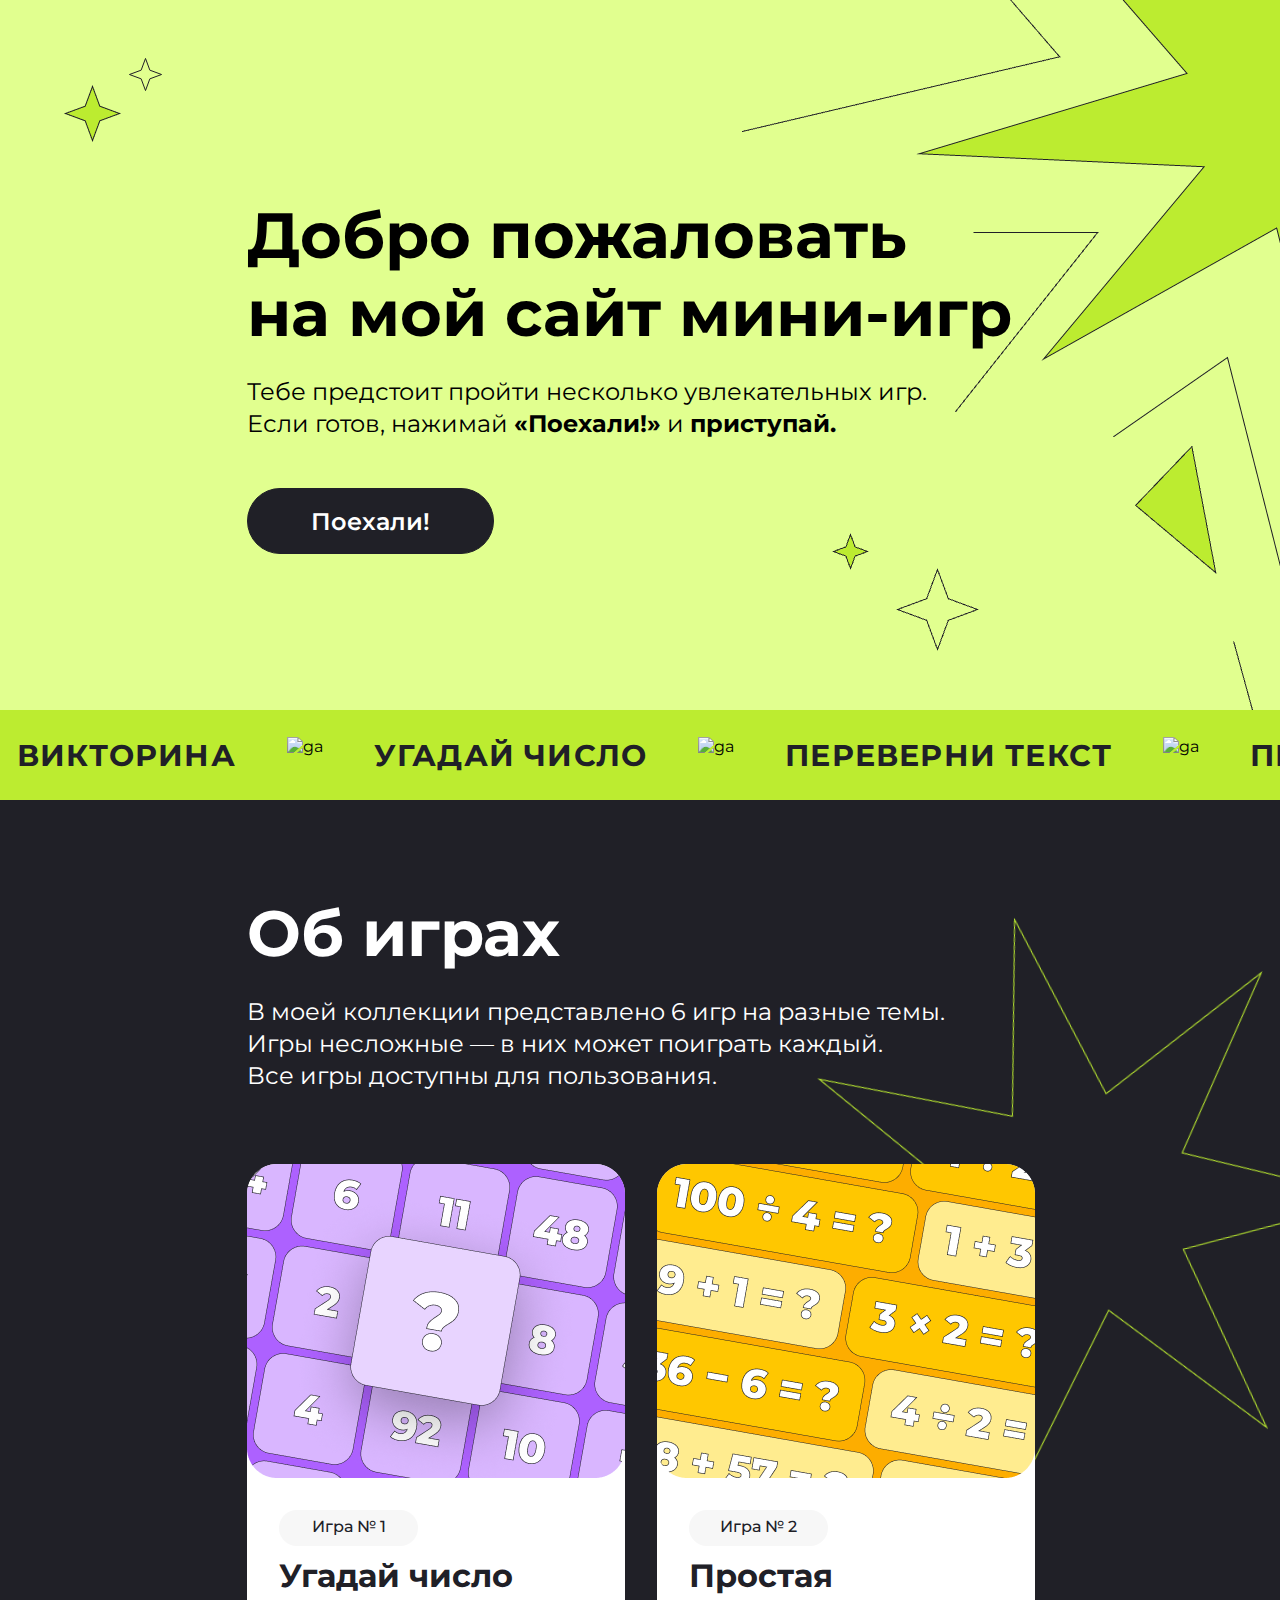
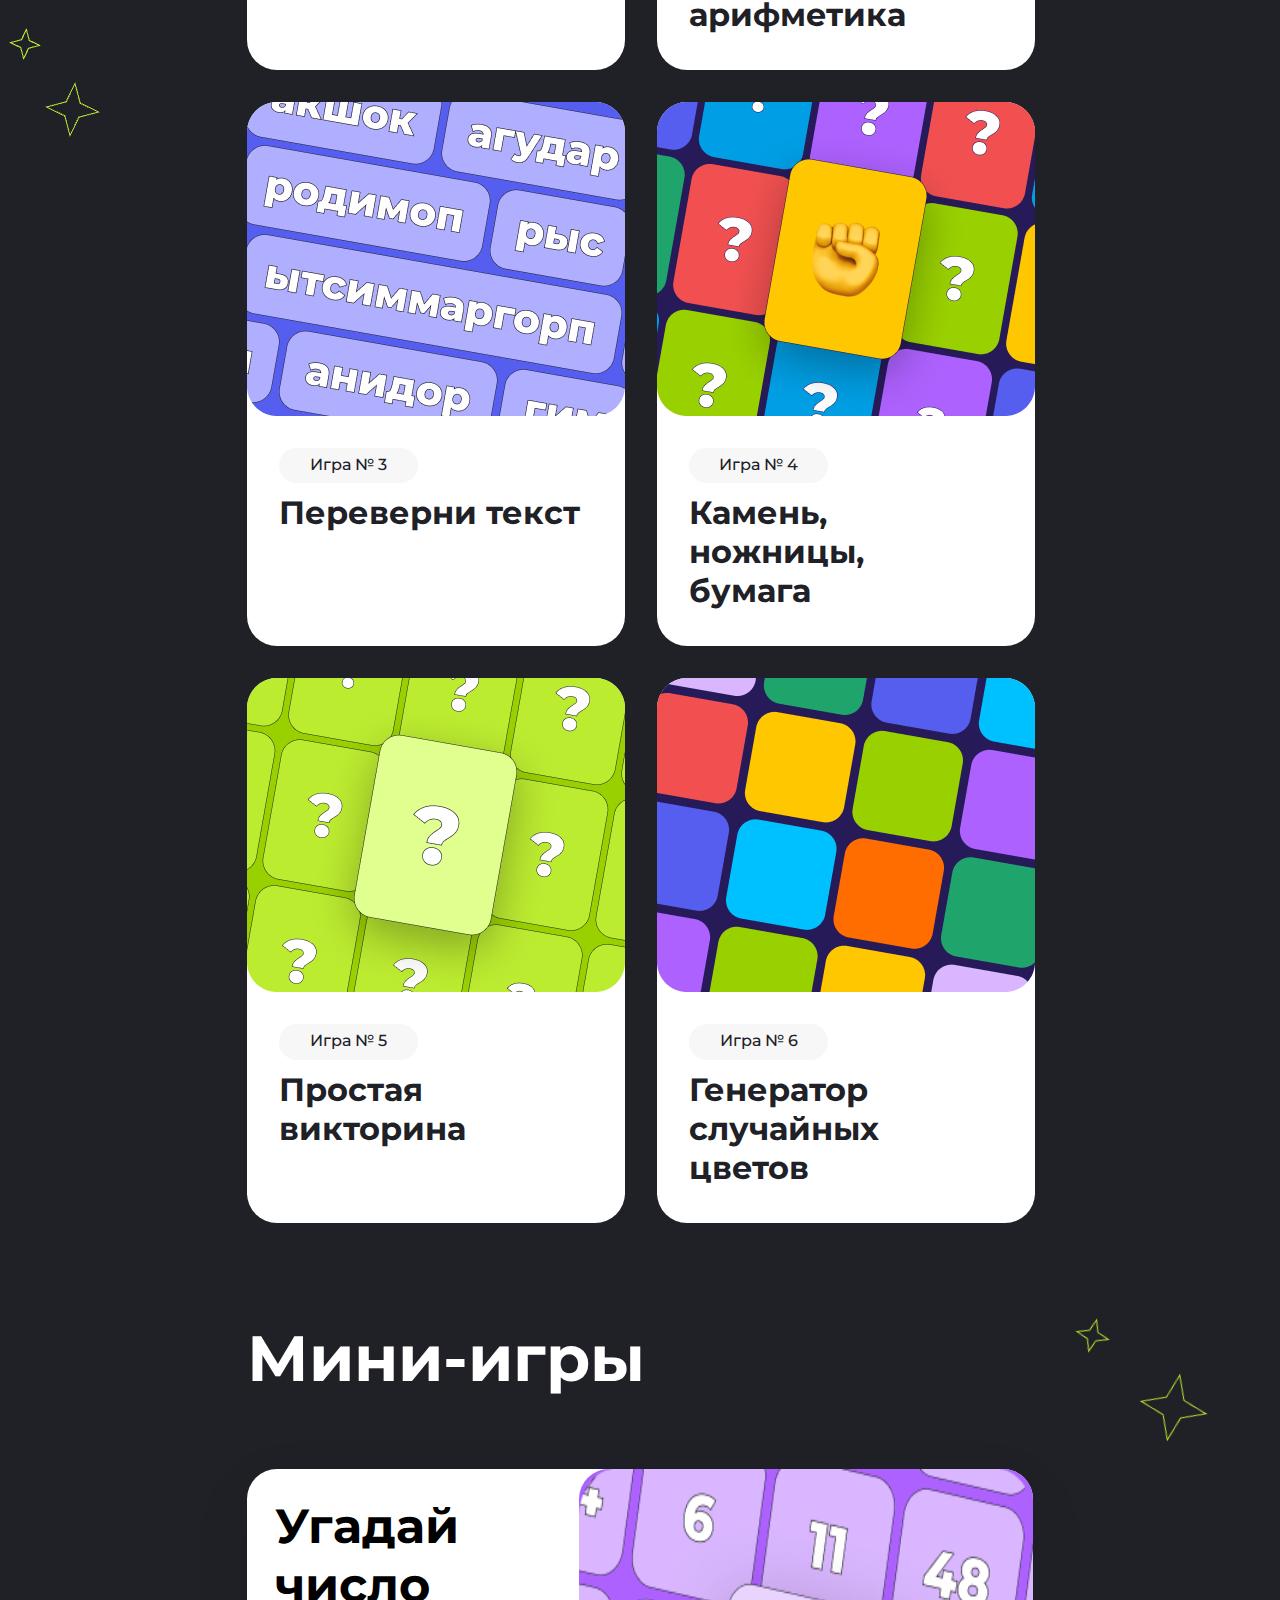
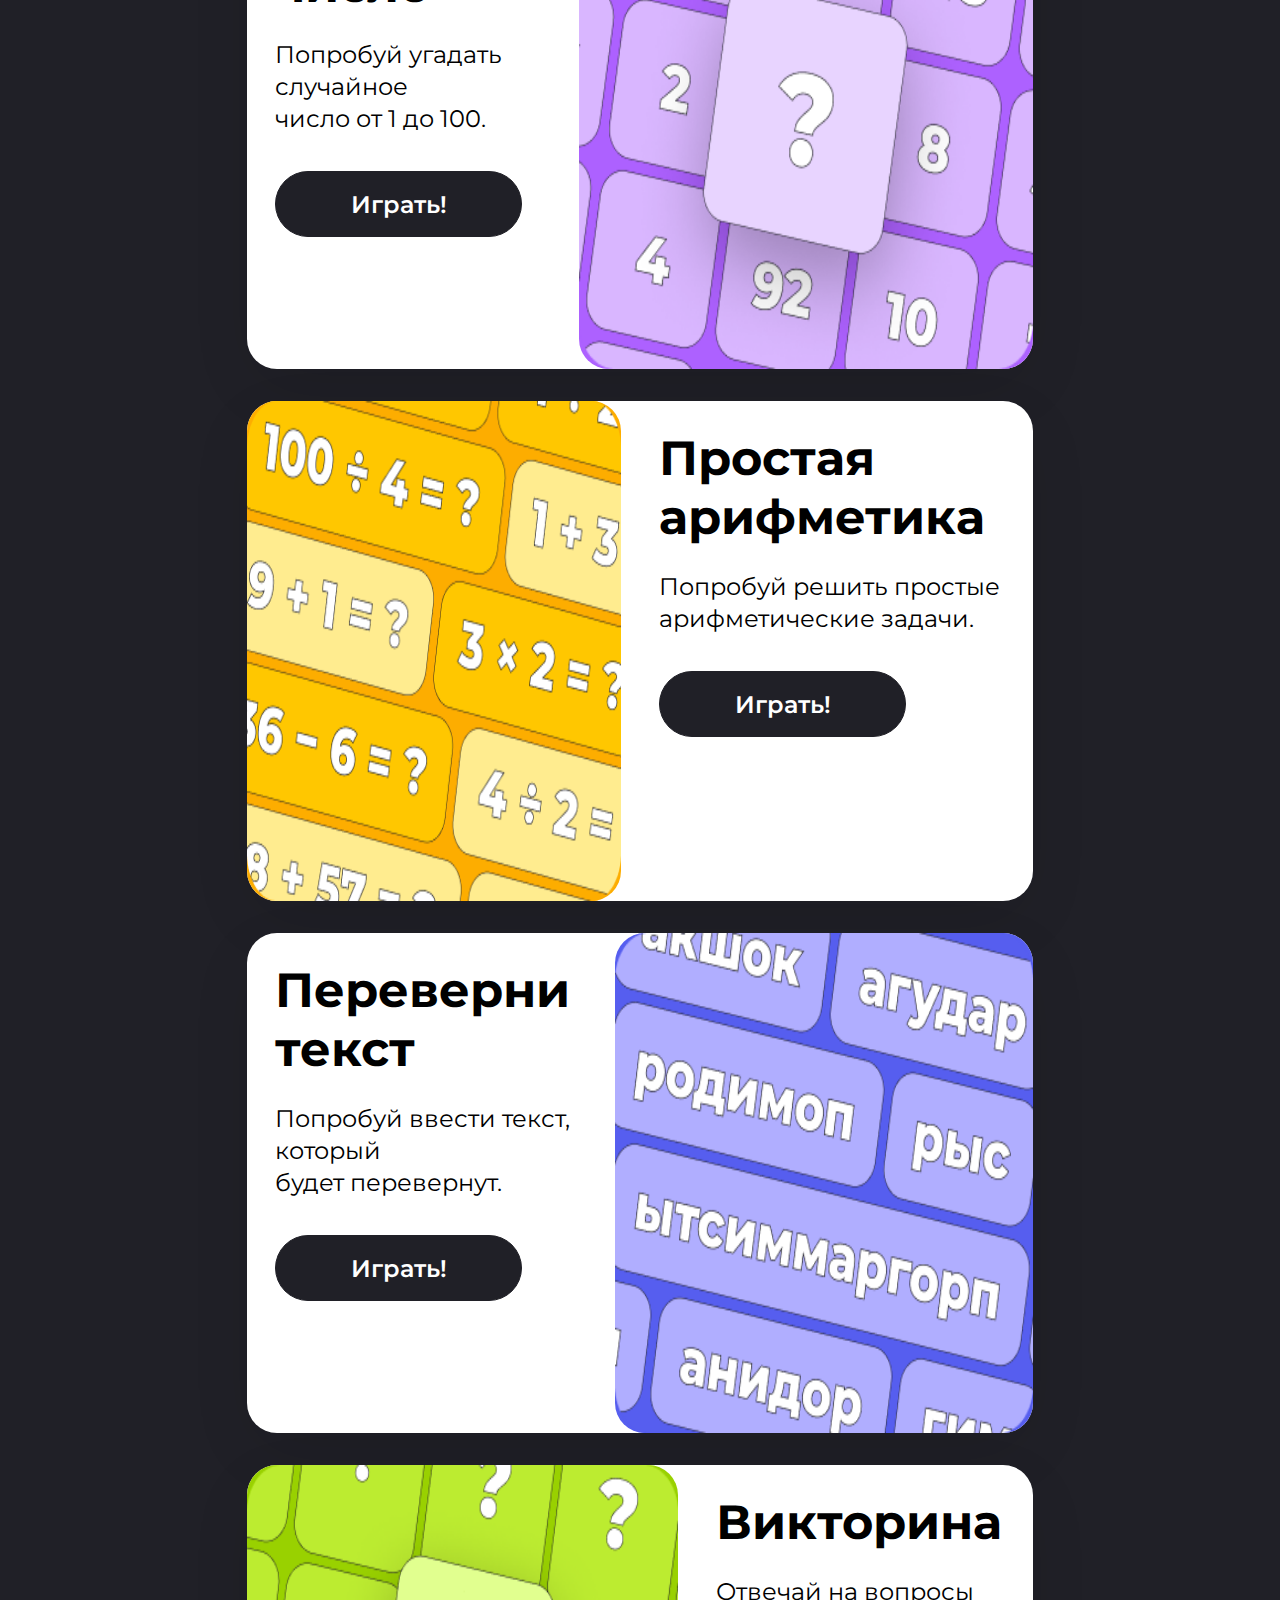
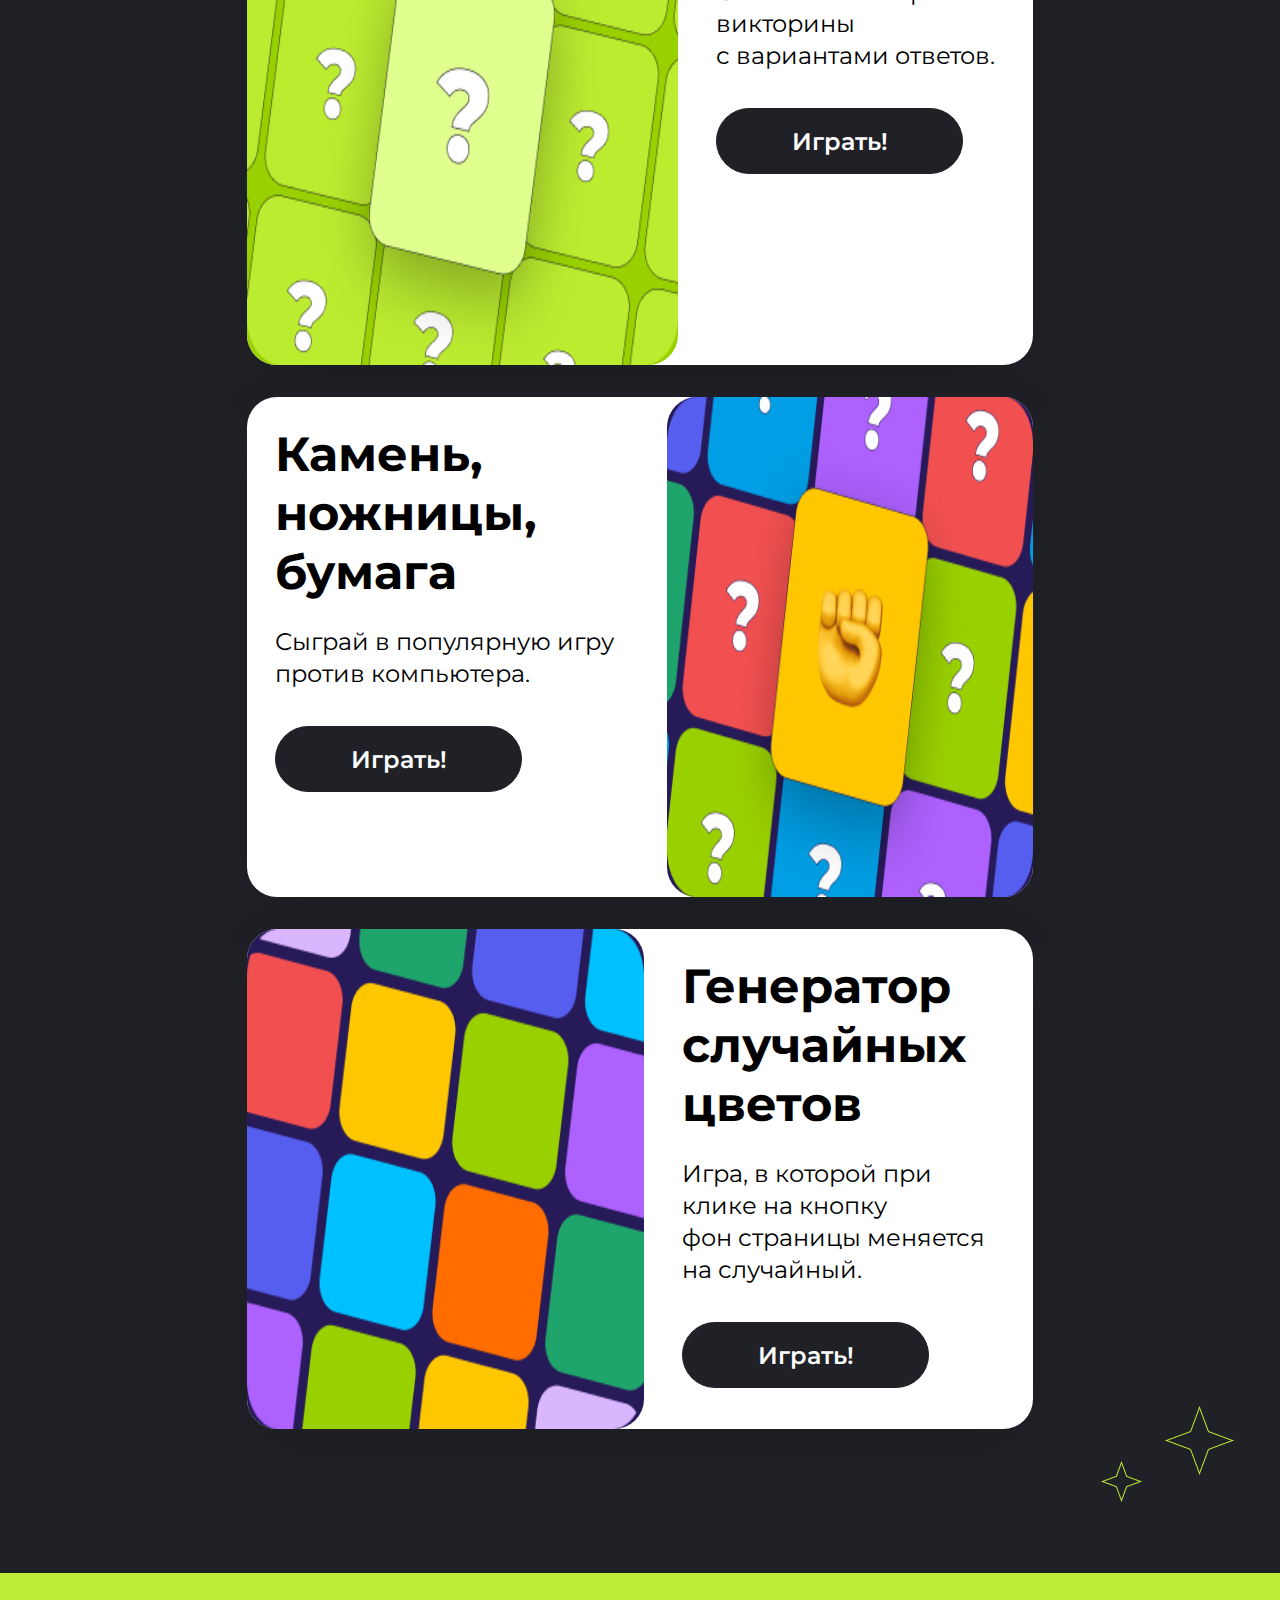
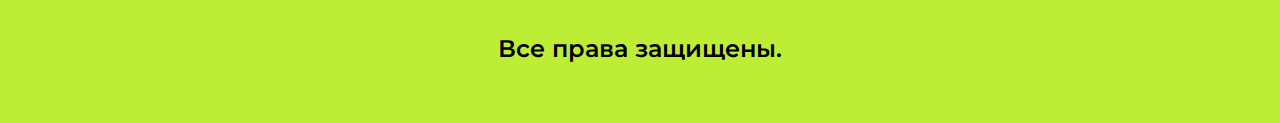
==== commit 24afe73f: "внесла поправки" ====
--- a/index.html
+++ b/index.html
@@ -54,9 +54,9 @@
         <img class="star5" src="img/StarLit.png" alt="star5">
         <img class="star6" src="img/StarMedi.png" alt="star6">
         <img class="star-big" src="img/StarBig.png" alt="starbig">
+    <div class="content-box">
         <h1 class="content__text">Об играх</h1>
         <h2 class="content__description">В моей коллекции представлено 6 игр на разные темы.<br> Игры несложные — в них может поиграть каждый.<br> Все игры доступны для пользования.</h2>
-    <div class="content-box">
        <div class="content-section">
                 <a class="item item1" href="#game1">
                     <img class="game" src="img/cart.png" alt="game">
--- a/style.css
+++ b/style.css
@@ -8,7 +8,7 @@
 }
 
 body {
-  font-family: "$font", system-ui;
+  font-family: "Montserrat", system-ui;
   font-weight: 400;
   text-decoration: none;
 }
@@ -44,7 +44,7 @@
 }
 .header__button {
   color: rgb(255, 255, 255);
-  font-family: "Montserrat";
+  font-family: Montserrat;
   font-size: 24px;
   font-weight: 600;
   line-height: 141.69%;
@@ -157,7 +157,7 @@
 }
 
 button {
-  font-family: "Montserrat";
+  font-family: Montserrat;
   width: 247px;
   height: 66px;
   padding: 16px 28px 16px 28px;
@@ -216,6 +216,7 @@
 }
 
 .item {
+  transition: 1.2s;
   grid-column: span 4;
   z-index: 1;
   text-decoration: none;
@@ -239,7 +240,7 @@
   font-weight: 500;
   line-height: 110%;
   letter-spacing: 0px;
-  text-align: left;
+  text-align: center;
   border-radius: 52.58px;
   width: 107px;
   background: rgb(247, 247, 247);
@@ -255,7 +256,6 @@
 }
 .item:hover {
   transform: scale(1.1);
-  transition: 1.2s;
 }
 .item1, .item3, .item5 {
   grid-row: span 11;
@@ -279,7 +279,7 @@
 }
 .mini-games__button {
   color: rgb(255, 255, 255);
-  font-family: "Montserrat";
+  font-family: Montserrat;
   font-size: 24px;
   font-weight: 600;
   line-height: 141.69%;
@@ -413,6 +413,7 @@
     grid-template-rows: unset;
   }
   .content-box {
+    display: none;
     padding-bottom: 0;
     gap: 32px;
   }
@@ -436,7 +437,7 @@
     text-align: center;
   }
   .header__text {
-    font-size: 40px;
+    font-size: 45px;
     line-height: 48.76px;
     text-align: center;
   }
@@ -471,7 +472,7 @@
     gap: 32px;
   }
   .mini-games__text {
-    font-size: 40px;
+    font-size: 45px;
     font-weight: 700;
     line-height: 48.76px;
     text-align: left;
@@ -577,6 +578,9 @@
     padding-left: 16px;
     padding-right: 16px;
   }
+  .header__text {
+    font-size: 40px;
+  }
   .content {
     padding-bottom: 48px;
   }
@@ -700,11 +704,14 @@
   .content__description {
     padding-bottom: 50px;
   }
+  .content-box {
+    display: none;
+  }
   .header-line {
     height: 70px;
   }
   .mini-games {
-    padding-top: 0;
+    padding-top: 60px;
   }
   .mini-games__text {
     padding-bottom: 50px;
@@ -779,6 +786,9 @@
     line-height: 25px;
     padding-bottom: 40px;
   }
+  .content-box {
+    display: none;
+  }
   .star {
     display: none;
   }
@@ -812,7 +822,7 @@
     width: 100%;
   }
   .mini-games {
-    padding-top: 0px;
+    padding-top: 45px;
   }
   .mini-games__text {
     padding-bottom: 40px;
@@ -828,6 +838,9 @@
   }
   .mini-games__box {
     gap: 20px;
+  }
+  .mini-games__text {
+    font-size: 56px;
   }
   .mini-games__name {
     font-size: 32px;
